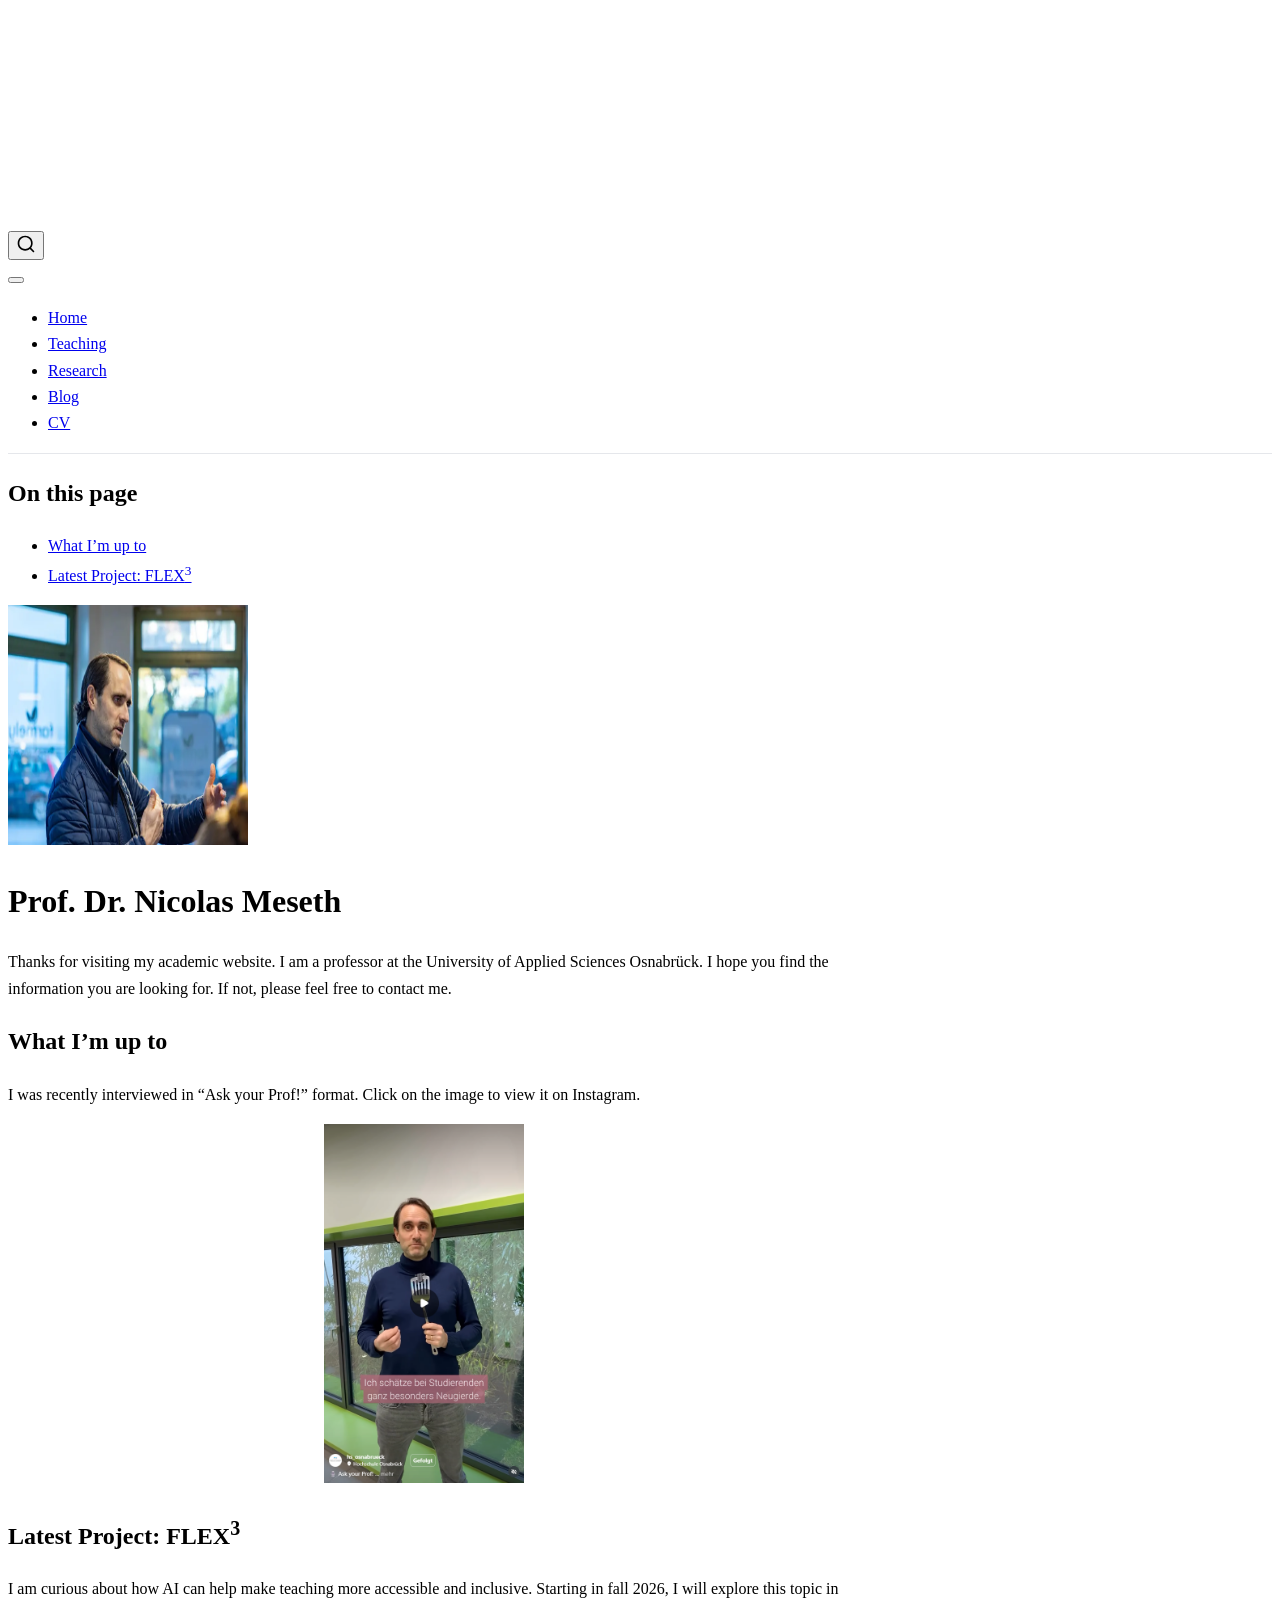
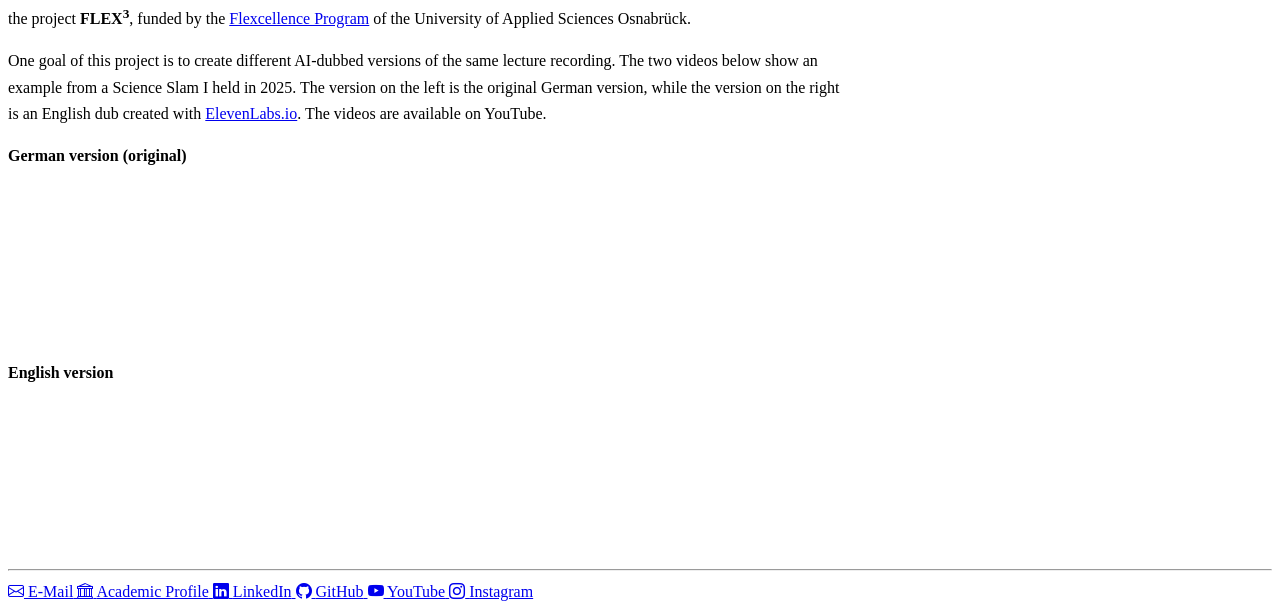
==== index.html @ 8b43e30a "Built site for gh-pages" ====
<!DOCTYPE html>
<html xmlns="http://www.w3.org/1999/xhtml" lang="en" xml:lang="en"><head>

<meta charset="utf-8">
<meta name="generator" content="quarto-1.10.3">

<meta name="viewport" content="width=device-width, initial-scale=1.0, user-scalable=yes">


<title>Prof.&nbsp;Dr.&nbsp;Nicolas Meseth</title>
<style>
/* Default styles provided by pandoc.
** See https://pandoc.org/MANUAL.html#variables-for-html for config info.
*/
code{white-space: pre-wrap;}
span.smallcaps{font-variant: small-caps;}
div.columns{display: flex; gap: min(4vw, 1.5em);}
div.column{flex: auto; overflow-x: auto;}
div.hanging-indent{margin-left: 1.5em; text-indent: -1.5em;}
ul.task-list{list-style: none;}
ul.task-list li input[type="checkbox"] {
  width: 0.8em;
  margin: 0 0.8em 0.2em -1em; /* quarto-specific, see https://github.com/quarto-dev/quarto-cli/issues/4556 */ 
  vertical-align: middle;
}
</style>


<script src="site_libs/quarto-nav/quarto-nav.js"></script>
<script src="site_libs/quarto-nav/headroom.min.js"></script>
<script src="site_libs/clipboard/clipboard.min.js"></script>
<script src="site_libs/quarto-search/autocomplete.umd.js"></script>
<script src="site_libs/quarto-search/fuse.min.js"></script>
<script src="site_libs/quarto-search/quarto-search.js"></script>
<meta name="quarto:offset" content="./">
<link href="./images/favicon.svg" rel="icon" type="image/svg+xml">
<script src="site_libs/quarto-html/quarto.js" type="module"></script>
<script src="site_libs/quarto-html/tabsets/tabsets.js" type="module"></script>
<script src="site_libs/quarto-html/popper.min.js"></script>
<script src="site_libs/quarto-html/tippy.umd.min.js"></script>
<link href="site_libs/quarto-html/tippy.css" rel="stylesheet">
<link href="site_libs/quarto-html/quarto-syntax-highlighting-e44360b8a8db1e130c7792fece1c8032.css" rel="stylesheet" id="quarto-text-highlighting-styles">
<script src="site_libs/bootstrap/bootstrap.min.js"></script>
<link href="site_libs/bootstrap/bootstrap-icons.css" rel="stylesheet">
<link href="site_libs/bootstrap/bootstrap-a0f9fd0d421825b736dc1bbcbcba2219.min.css" rel="stylesheet" append-hash="true" id="quarto-bootstrap" data-mode="light">
<script id="quarto-search-options" type="application/json">{
  "location": "navbar",
  "copy-button": false,
  "collapse-after": 3,
  "panel-placement": "end",
  "type": "overlay",
  "limit": 50,
  "keyboard-shortcut": [
    "f",
    "/",
    "s"
  ],
  "show-item-context": false,
  "language": {
    "search-no-results-text": "No results",
    "search-matching-documents-text": "matching documents",
    "search-copy-link-title": "Copy link to search",
    "search-hide-matches-text": "Hide additional matches",
    "search-more-match-text": "more match in this document",
    "search-more-matches-text": "more matches in this document",
    "search-clear-button-title": "Clear",
    "search-text-placeholder": "",
    "search-detached-cancel-button-title": "Cancel",
    "search-submit-button-title": "Submit",
    "search-label": "Search"
  }
}</script>
<script data-goatcounter="https://nmeseth.goatcounter.com/count" async="" src="//gc.zgo.at/count.js"></script>
<link rel="icon" type="image/png" sizes="32x32" href="./images/favicon-32.png">
<link rel="apple-touch-icon" sizes="180x180" href="./images/apple-touch-icon.png">


<link rel="stylesheet" href="styles.css">
</head>

<body class="nav-fixed quarto-light">

<div id="quarto-search-results"></div>
  <header id="quarto-header" class="headroom fixed-top">
    <nav class="navbar navbar-expand-lg " data-bs-theme="dark">
      <div class="navbar-container container-fluid">
            <div id="quarto-search" class="" title="Search"></div>
          <button class="navbar-toggler" type="button" data-bs-toggle="collapse" data-bs-target="#navbarCollapse" aria-controls="navbarCollapse" role="menu" aria-expanded="false" aria-label="Toggle navigation" onclick="if (window.quartoToggleHeadroom) { window.quartoToggleHeadroom(); }">
  <span class="navbar-toggler-icon"></span>
</button>
          <div class="collapse navbar-collapse" id="navbarCollapse">
            <ul class="navbar-nav navbar-nav-scroll me-auto">
  <li class="nav-item">
    <a class="nav-link active" href="./index.html" aria-current="page"> 
<span class="menu-text">Home</span></a>
  </li>  
  <li class="nav-item">
    <a class="nav-link" href="./teaching.html"> 
<span class="menu-text">Teaching</span></a>
  </li>  
  <li class="nav-item">
    <a class="nav-link" href="./research.html"> 
<span class="menu-text">Research</span></a>
  </li>  
  <li class="nav-item">
    <a class="nav-link" href="./blog.html"> 
<span class="menu-text">Blog</span></a>
  </li>  
  <li class="nav-item">
    <a class="nav-link" href="./cv.html"> 
<span class="menu-text">CV</span></a>
  </li>  
</ul>
          </div> <!-- /navcollapse -->
            <div class="quarto-navbar-tools">
</div>
      </div> <!-- /container-fluid -->
    </nav>
</header>
<!-- content -->
<div id="quarto-content" class="quarto-container page-columns page-rows-contents page-layout-article page-navbar">
<!-- sidebar -->
<!-- margin-sidebar -->
    <div id="quarto-margin-sidebar" class="sidebar margin-sidebar">
        <nav id="TOC" role="doc-toc" class="toc-active">
    <h2 id="toc-title">On this page</h2>
  <ul>
  <li><a href="#what-im-up-to" id="toc-what-im-up-to" class="nav-link active" data-scroll-target="#what-im-up-to">What I’m up to</a></li>
  <li><a href="#latest-project-flex3" id="toc-latest-project-flex3" class="nav-link" data-scroll-target="#latest-project-flex3">Latest Project: FLEX<sup>3</sup></a></li>
  </ul>
</nav>
    </div>
<!-- main -->
<div class="quarto-about-jolla">
  <img src="images/nicolas_meseth.webp" class="about-image
  round " style="height: 15em; width: 15em;">
 <header id="title-block-header" class="quarto-title-block default">
<div class="quarto-title">
<h1 class="title">Prof.&nbsp;Dr.&nbsp;Nicolas Meseth</h1>
</div>
<div class="quarto-title-meta">
  </div>
</header><main class="content" id="quarto-document-content">

<p>Thanks for visiting my academic website. I am a professor at the University of Applied Sciences Osnabrück. I hope you find the information you are looking for. If not, please feel free to contact me.</p>
<section id="what-im-up-to" class="level2">
<h2 data-anchor-id="what-im-up-to">What I’m up to</h2>
<p>I was recently interviewed in “Ask your Prof!” format. Click on the image to view it on Instagram.</p>
<div style="text-align: center;">
<p><a href="https://www.instagram.com/reel/DVV_PWXDSuG/"><img src="images/nicolas_ask_your_prof.png" class="img-fluid" width="200"></a></p>
</div>
</section>
<section id="latest-project-flex3" class="level2">
<h2 data-anchor-id="latest-project-flex3">Latest Project: FLEX<sup>3</sup></h2>
<p>I am curious about how AI can help make teaching more accessible and inclusive. Starting in fall 2026, I will explore this topic in the project <strong>FLEX<sup>3</sup></strong>, funded by the <a href="https://www.hs-osnabrueck.de/texas/teilprojekte/flexcellence/">Flexcellence Program</a> of the University of Applied Sciences Osnabrück.</p>
<p>One goal of this project is to create different AI-dubbed versions of the same lecture recording. The two videos below show an example from a Science Slam I held in 2025. The version on the left is the original German version, while the version on the right is an English dub created with <a href="http://elevenlabs.io/">ElevenLabs.io</a>. The videos are available on YouTube.</p>
<div class="grid">
<div class="g-col-12 g-col-lg-6">
<p><strong>German version (original)</strong></p>
<div class="quarto-video ratio ratio-16x9"><iframe data-external="1" src="https://www.youtube.com/embed/lqFtqrcBd2E" title="" frameborder="0" allow="accelerometer; autoplay; clipboard-write; encrypted-media; gyroscope; picture-in-picture" allowfullscreen=""></iframe></div>
</div>
<div class="g-col-12 g-col-lg-6">
<p><strong>English version</strong></p>
<div class="quarto-video ratio ratio-16x9"><iframe data-external="1" src="https://www.youtube.com/embed/aT6ozmsFWLQ" title="" frameborder="0" allow="accelerometer; autoplay; clipboard-write; encrypted-media; gyroscope; picture-in-picture" allowfullscreen=""></iframe></div>
</div>
</div>


</section>
</main> 
  <hr class="about-sep">
   <div class="about-links">
  <a href="mailto:n.meseth@hs-osnabrueck.de" class="about-link" rel="" target="">
    <i class="bi bi-envelope"></i>
     <span class="about-link-text">E-Mail</span>
  </a>
  <a href="https://www.hs-osnabrueck.de/prof-dr-nicolas-meseth/" class="about-link" rel="" target="">
    <i class="bi bi-bank"></i>
     <span class="about-link-text">Academic Profile</span>
  </a>
  <a href="https://www.linkedin.com/in/nicolasmeseth/" class="about-link" rel="" target="">
    <i class="bi bi-linkedin"></i>
     <span class="about-link-text">LinkedIn</span>
  </a>
  <a href="https://github.com/winf-hsos" class="about-link" rel="" target="">
    <i class="bi bi-github"></i>
     <span class="about-link-text">GitHub</span>
  </a>
  <a href="https://www.youtube.com/@nicolasmeseth" class="about-link" rel="" target="">
    <i class="bi bi-youtube"></i>
     <span class="about-link-text">YouTube</span>
  </a>
  <a href="https://www.instagram.com/nmeseth/" class="about-link" rel="" target="">
    <i class="bi bi-instagram"></i>
     <span class="about-link-text">Instagram</span>
  </a>
</div>
</div>
 <!-- /main -->
<script id="quarto-html-after-body" type="application/javascript">
  window.document.addEventListener("DOMContentLoaded", function (event) {
    const isCodeAnnotation = (el) => {
      for (const clz of el.classList) {
        if (clz.startsWith('code-annotation-')) {                     
          return true;
        }
      }
      return false;
    }
    const onCopySuccess = function(e) {
      // button target
      const button = e.trigger;
      // don't keep focus
      button.blur();
      // flash "checked"
      button.classList.add('code-copy-button-checked');
      var currentTitle = button.getAttribute("title");
      button.setAttribute("title", "Copied!");
      let tooltip;
      if (window.bootstrap) {
        button.setAttribute("data-bs-toggle", "tooltip");
        button.setAttribute("data-bs-placement", "left");
        button.setAttribute("data-bs-title", "Copied!");
        tooltip = new bootstrap.Tooltip(button, 
          { trigger: "manual", 
            customClass: "code-copy-button-tooltip",
            offset: [0, -8]});
        tooltip.show();    
      }
      setTimeout(function() {
        if (tooltip) {
          tooltip.hide();
          button.removeAttribute("data-bs-title");
          button.removeAttribute("data-bs-toggle");
          button.removeAttribute("data-bs-placement");
        }
        button.setAttribute("title", currentTitle);
        button.classList.remove('code-copy-button-checked');
      }, 1000);
      // clear code selection
      e.clearSelection();
    }
    const getTextToCopy = function(trigger) {
      const outerScaffold = trigger.parentElement.cloneNode(true);
      const codeEl = outerScaffold.querySelector('code');
      for (const childEl of codeEl.children) {
        if (isCodeAnnotation(childEl)) {
          childEl.remove();
        }
      }
      return codeEl.innerText;
    }
    const clipboard = new window.ClipboardJS('.code-copy-button:not([data-in-quarto-modal])', {
      text: getTextToCopy
    });
    clipboard.on('success', onCopySuccess);
    if (window.document.getElementById('quarto-embedded-source-code-modal')) {
      const clipboardModal = new window.ClipboardJS('.code-copy-button[data-in-quarto-modal]', {
        text: getTextToCopy,
        container: window.document.getElementById('quarto-embedded-source-code-modal')
      });
      clipboardModal.on('success', onCopySuccess);
    }
      var localhostRegex = new RegExp(/^(?:http|https):\/\/localhost\:?[0-9]*\//);
      var mailtoRegex = new RegExp(/^mailto:/);
        var filterRegex = new RegExp("https:\/\/nicolasmeseth\.de");
      var isInternal = (href) => {
          return filterRegex.test(href) || localhostRegex.test(href) || mailtoRegex.test(href);
      }
      // Inspect non-navigation links and adorn them if external
     var links = window.document.querySelectorAll('a[href]:not(.nav-link):not(.navbar-brand):not(.toc-action):not(.sidebar-link):not(.sidebar-item-toggle):not(.pagination-link):not(.no-external):not([aria-hidden]):not(.dropdown-item):not(.quarto-navigation-tool):not(.about-link)');
      for (var i=0; i<links.length; i++) {
        const link = links[i];
        if (!isInternal(link.href)) {
          // undo the damage that might have been done by quarto-nav.js in the case of
          // links that we want to consider external
          if (link.dataset.originalHref !== undefined) {
            link.href = link.dataset.originalHref;
          }
        }
      }
    function tippyHover(el, contentFn, onTriggerFn, onUntriggerFn) {
      const config = {
        allowHTML: true,
        maxWidth: 500,
        delay: 100,
        arrow: false,
        appendTo: function(el) {
            return el.parentElement;
        },
        interactive: true,
        interactiveBorder: 10,
        theme: 'quarto',
        placement: 'bottom-start',
      };
      if (contentFn) {
        config.content = contentFn;
      }
      if (onTriggerFn) {
        config.onTrigger = onTriggerFn;
      }
      if (onUntriggerFn) {
        config.onUntrigger = onUntriggerFn;
      }
      window.tippy(el, config); 
    }
    const noterefs = window.document.querySelectorAll('a[role="doc-noteref"]');
    for (var i=0; i<noterefs.length; i++) {
      const ref = noterefs[i];
      tippyHover(ref, function() {
        // use id or data attribute instead here
        let href = ref.getAttribute('data-footnote-href') || ref.getAttribute('href');
        try { href = new URL(href).hash; } catch {}
        const id = href.replace(/^#\/?/, "");
        const note = window.document.getElementById(id);
        if (note) {
          return note.innerHTML;
        } else {
          return "";
        }
      });
    }
    const xrefs = window.document.querySelectorAll('a.quarto-xref');
    const processXRef = (id, note) => {
      // Strip column container classes
      const stripColumnClz = (el) => {
        el.classList.remove("page-full", "page-columns");
        if (el.children) {
          for (const child of el.children) {
            stripColumnClz(child);
          }
        }
      }
      stripColumnClz(note)
      if (id === null || id.startsWith('sec-')) {
        // Special case sections, only their first couple elements
        const container = document.createElement("div");
        if (note.children && note.children.length > 2) {
          container.appendChild(note.children[0].cloneNode(true));
          for (let i = 1; i < note.children.length; i++) {
            const child = note.children[i];
            if (child.tagName === "P" && child.innerText === "") {
              continue;
            } else {
              container.appendChild(child.cloneNode(true));
              break;
            }
          }
          if (window.Quarto?.typesetMath) {
            window.Quarto.typesetMath(container);
          }
          return container.innerHTML
        } else {
          if (window.Quarto?.typesetMath) {
            window.Quarto.typesetMath(note);
          }
          return note.innerHTML;
        }
      } else {
        // Remove any anchor links if they are present
        const anchorLink = note.querySelector('a.anchorjs-link');
        if (anchorLink) {
          anchorLink.remove();
        }
        if (window.Quarto?.typesetMath) {
          window.Quarto.typesetMath(note);
        }
        if (note.classList.contains("callout")) {
          return note.outerHTML;
        } else {
          return note.innerHTML;
        }
      }
    }
    for (var i=0; i<xrefs.length; i++) {
      const xref = xrefs[i];
      tippyHover(xref, undefined, function(instance) {
        instance.disable();
        let url = xref.getAttribute('href');
        let hash = undefined; 
        if (url.startsWith('#')) {
          hash = url;
        } else {
          try { hash = new URL(url).hash; } catch {}
        }
        if (hash) {
          const id = hash.replace(/^#\/?/, "");
          const note = window.document.getElementById(id);
          if (note !== null) {
            try {
              const html = processXRef(id, note.cloneNode(true));
              instance.setContent(html);
            } finally {
              instance.enable();
              instance.show();
            }
          } else {
            // See if we can fetch this
            fetch(url.split('#')[0])
            .then(res => res.text())
            .then(html => {
              const parser = new DOMParser();
              const htmlDoc = parser.parseFromString(html, "text/html");
              const note = htmlDoc.getElementById(id);
              if (note !== null) {
                const html = processXRef(id, note);
                instance.setContent(html);
              } 
            }).finally(() => {
              instance.enable();
              instance.show();
            });
          }
        } else {
          // See if we can fetch a full url (with no hash to target)
          // This is a special case and we should probably do some content thinning / targeting
          fetch(url)
          .then(res => res.text())
          .then(html => {
            const parser = new DOMParser();
            const htmlDoc = parser.parseFromString(html, "text/html");
            const note = htmlDoc.querySelector('main.content');
            if (note !== null) {
              // This should only happen for chapter cross references
              // (since there is no id in the URL)
              // remove the first header
              if (note.children.length > 0 && note.children[0].tagName === "HEADER") {
                note.children[0].remove();
              }
              const html = processXRef(null, note);
              instance.setContent(html);
            } 
          }).finally(() => {
            instance.enable();
            instance.show();
          });
        }
      }, function(instance) {
      });
    }
        let selectedAnnoteEl;
        const selectorForAnnotation = ( cell, annotation) => {
          let cellAttr = 'data-code-cell="' + cell + '"';
          let lineAttr = 'data-code-annotation="' +  annotation + '"';
          const selector = 'span[' + cellAttr + '][' + lineAttr + ']';
          return selector;
        }
        const selectCodeLines = (annoteEl) => {
          const doc = window.document;
          const targetCell = annoteEl.getAttribute("data-target-cell");
          const targetAnnotation = annoteEl.getAttribute("data-target-annotation");
          const annoteSpan = window.document.querySelector(selectorForAnnotation(targetCell, targetAnnotation));
          const lines = annoteSpan.getAttribute("data-code-lines").split(",");
          const lineIds = lines.map((line) => {
            return targetCell + "-" + line;
          })
          let top = null;
          let height = null;
          let parent = null;
          if (lineIds.length > 0) {
              //compute the position of the single el (top and bottom and make a div)
              const el = window.document.getElementById(lineIds[0]);
              top = el.offsetTop;
              height = el.offsetHeight;
              parent = el.parentElement.parentElement;
            if (lineIds.length > 1) {
              const lastEl = window.document.getElementById(lineIds[lineIds.length - 1]);
              const bottom = lastEl.offsetTop + lastEl.offsetHeight;
              height = bottom - top;
            }
            if (top !== null && height !== null && parent !== null) {
              // cook up a div (if necessary) and position it 
              let div = window.document.getElementById("code-annotation-line-highlight");
              if (div === null) {
                div = window.document.createElement("div");
                div.setAttribute("id", "code-annotation-line-highlight");
                div.style.position = 'absolute';
                parent.appendChild(div);
              }
              div.style.top = top - 2 + "px";
              div.style.height = height + 4 + "px";
              div.style.left = 0;
              let gutterDiv = window.document.getElementById("code-annotation-line-highlight-gutter");
              if (gutterDiv === null) {
                gutterDiv = window.document.createElement("div");
                gutterDiv.setAttribute("id", "code-annotation-line-highlight-gutter");
                gutterDiv.style.position = 'absolute';
                const codeCell = window.document.getElementById(targetCell);
                const gutter = codeCell.querySelector('.code-annotation-gutter');
                gutter.appendChild(gutterDiv);
              }
              gutterDiv.style.top = top - 2 + "px";
              gutterDiv.style.height = height + 4 + "px";
            }
            selectedAnnoteEl = annoteEl;
          }
        };
        const unselectCodeLines = () => {
          const elementsIds = ["code-annotation-line-highlight", "code-annotation-line-highlight-gutter"];
          elementsIds.forEach((elId) => {
            const div = window.document.getElementById(elId);
            if (div) {
              div.remove();
            }
          });
          selectedAnnoteEl = undefined;
        };
          // Handle positioning of the toggle
      window.addEventListener(
        "resize",
        throttle(() => {
          elRect = undefined;
          if (selectedAnnoteEl) {
            selectCodeLines(selectedAnnoteEl);
          }
        }, 10)
      );
      function throttle(fn, ms) {
      let throttle = false;
      let timer;
        return (...args) => {
          if(!throttle) { // first call gets through
              fn.apply(this, args);
              throttle = true;
          } else { // all the others get throttled
              if(timer) clearTimeout(timer); // cancel #2
              timer = setTimeout(() => {
                fn.apply(this, args);
                timer = throttle = false;
              }, ms);
          }
        };
      }
        // Attach click handler to the DT
        const annoteDls = window.document.querySelectorAll('dt[data-target-cell]');
        for (const annoteDlNode of annoteDls) {
          annoteDlNode.addEventListener('click', (event) => {
            const clickedEl = event.target;
            if (clickedEl !== selectedAnnoteEl) {
              unselectCodeLines();
              const activeEl = window.document.querySelector('dt[data-target-cell].code-annotation-active');
              if (activeEl) {
                activeEl.classList.remove('code-annotation-active');
              }
              selectCodeLines(clickedEl);
              clickedEl.classList.add('code-annotation-active');
            } else {
              // Unselect the line
              unselectCodeLines();
              clickedEl.classList.remove('code-annotation-active');
            }
          });
        }
    const findCites = (el) => {
      const parentEl = el.parentElement;
      if (parentEl) {
        const cites = parentEl.dataset.cites;
        if (cites) {
          return {
            el,
            cites: cites.split(' ')
          };
        } else {
          return findCites(el.parentElement)
        }
      } else {
        return undefined;
      }
    };
    var bibliorefs = window.document.querySelectorAll('a[role="doc-biblioref"]');
    for (var i=0; i<bibliorefs.length; i++) {
      const ref = bibliorefs[i];
      const citeInfo = findCites(ref);
      if (citeInfo) {
        tippyHover(citeInfo.el, function() {
          var popup = window.document.createElement('div');
          citeInfo.cites.forEach(function(cite) {
            var citeDiv = window.document.createElement('div');
            citeDiv.classList.add('hanging-indent');
            citeDiv.classList.add('csl-entry');
            var biblioDiv = window.document.getElementById('ref-' + cite);
            if (biblioDiv) {
              citeDiv.innerHTML = biblioDiv.innerHTML;
            }
            popup.appendChild(citeDiv);
          });
          return popup.innerHTML;
        });
      }
    }
  });
  </script>
</div> <!-- /content -->




</body></html>
---- site_libs/quarto-html/tippy.css ----
.tippy-box[data-animation=fade][data-state=hidden]{opacity:0}[data-tippy-root]{max-width:calc(100vw - 10px)}.tippy-box{position:relative;background-color:#333;color:#fff;border-radius:4px;font-size:14px;line-height:1.4;white-space:normal;outline:0;transition-property:transform,visibility,opacity}.tippy-box[data-placement^=top]>.tippy-arrow{bottom:0}.tippy-box[data-placement^=top]>.tippy-arrow:before{bottom:-7px;left:0;border-width:8px 8px 0;border-top-color:initial;transform-origin:center top}.tippy-box[data-placement^=bottom]>.tippy-arrow{top:0}.tippy-box[data-placement^=bottom]>.tippy-arrow:before{top:-7px;left:0;border-width:0 8px 8px;border-bottom-color:initial;transform-origin:center bottom}.tippy-box[data-placement^=left]>.tippy-arrow{right:0}.tippy-box[data-placement^=left]>.tippy-arrow:before{border-width:8px 0 8px 8px;border-left-color:initial;right:-7px;transform-origin:center left}.tippy-box[data-placement^=right]>.tippy-arrow{left:0}.tippy-box[data-placement^=right]>.tippy-arrow:before{left:-7px;border-width:8px 8px 8px 0;border-right-color:initial;transform-origin:center right}.tippy-box[data-inertia][data-state=visible]{transition-timing-function:cubic-bezier(.54,1.5,.38,1.11)}.tippy-arrow{width:16px;height:16px;color:#333}.tippy-arrow:before{content:"";position:absolute;border-color:transparent;border-style:solid}.tippy-content{position:relative;padding:5px 9px;z-index:1}
---- site_libs/quarto-html/quarto-syntax-highlighting-e44360b8a8db1e130c7792fece1c8032.css ----
/* quarto syntax highlight colors */
:root {
  --quarto-hl-ot-color: #003B4F;
  --quarto-hl-at-color: #657422;
  --quarto-hl-ss-color: #20794D;
  --quarto-hl-an-color: #5E5E5E;
  --quarto-hl-fu-color: #4758AB;
  --quarto-hl-st-color: #20794D;
  --quarto-hl-cf-color: #003B4F;
  --quarto-hl-op-color: #5E5E5E;
  --quarto-hl-er-color: #AD0000;
  --quarto-hl-bn-color: #AD0000;
  --quarto-hl-al-color: #AD0000;
  --quarto-hl-va-color: #111111;
  --quarto-hl-bu-color: inherit;
  --quarto-hl-ex-color: inherit;
  --quarto-hl-pp-color: #AD0000;
  --quarto-hl-in-color: #5E5E5E;
  --quarto-hl-vs-color: #20794D;
  --quarto-hl-wa-color: #5E5E5E;
  --quarto-hl-do-color: #5E5E5E;
  --quarto-hl-im-color: #00769E;
  --quarto-hl-ch-color: #20794D;
  --quarto-hl-dt-color: #AD0000;
  --quarto-hl-fl-color: #AD0000;
  --quarto-hl-co-color: #5E5E5E;
  --quarto-hl-cv-color: #5E5E5E;
  --quarto-hl-cn-color: #8f5902;
  --quarto-hl-sc-color: #5E5E5E;
  --quarto-hl-dv-color: #AD0000;
  --quarto-hl-kw-color: #003B4F;
}

/* other quarto variables */
:root {
  --quarto-font-monospace: SFMono-Regular, Menlo, Monaco, Consolas, "Liberation Mono", "Courier New", monospace;
}

/* syntax highlight based on Pandoc's rules */
pre > code.sourceCode > span {
  color: #003B4F;
}

code.sourceCode > span {
  color: #003B4F;
}

div.sourceCode,
div.sourceCode pre.sourceCode {
  color: #003B4F;
}

/* Normal */
code span {
  color: #003B4F;
}

/* Alert */
code span.al {
  color: #AD0000;
  font-style: inherit;
}

/* Annotation */
code span.an {
  color: #5E5E5E;
  font-style: inherit;
}

/* Attribute */
code span.at {
  color: #657422;
  font-style: inherit;
}

/* BaseN */
code span.bn {
  color: #AD0000;
  font-style: inherit;
}

/* BuiltIn */
code span.bu {
  font-style: inherit;
}

/* ControlFlow */
code span.cf {
  color: #003B4F;
  font-weight: bold;
  font-style: inherit;
}

/* Char */
code span.ch {
  color: #20794D;
  font-style: inherit;
}

/* Constant */
code span.cn {
  color: #8f5902;
  font-style: inherit;
}

/* Comment */
code span.co {
  color: #5E5E5E;
  font-style: inherit;
}

/* CommentVar */
code span.cv {
  color: #5E5E5E;
  font-style: italic;
}

/* Documentation */
code span.do {
  color: #5E5E5E;
  font-style: italic;
}

/* DataType */
code span.dt {
  color: #AD0000;
  font-style: inherit;
}

/* DecVal */
code span.dv {
  color: #AD0000;
  font-style: inherit;
}

/* Error */
code span.er {
  color: #AD0000;
  font-style: inherit;
}

/* Extension */
code span.ex {
  font-style: inherit;
}

/* Float */
code span.fl {
  color: #AD0000;
  font-style: inherit;
}

/* Function */
code span.fu {
  color: #4758AB;
  font-style: inherit;
}

/* Import */
code span.im {
  color: #00769E;
  font-style: inherit;
}

/* Information */
code span.in {
  color: #5E5E5E;
  font-style: inherit;
}

/* Keyword */
code span.kw {
  color: #003B4F;
  font-weight: bold;
  font-style: inherit;
}

/* Operator */
code span.op {
  color: #5E5E5E;
  font-style: inherit;
}

/* Other */
code span.ot {
  color: #003B4F;
  font-style: inherit;
}

/* Preprocessor */
code span.pp {
  color: #AD0000;
  font-style: inherit;
}

/* SpecialChar */
code span.sc {
  color: #5E5E5E;
  font-style: inherit;
}

/* SpecialString */
code span.ss {
  color: #20794D;
  font-style: inherit;
}

/* String */
code span.st {
  color: #20794D;
  font-style: inherit;
}

/* Variable */
code span.va {
  color: #111111;
  font-style: inherit;
}

/* VerbatimString */
code span.vs {
  color: #20794D;
  font-style: inherit;
}

/* Warning */
code span.wa {
  color: #5E5E5E;
  font-style: italic;
}

.prevent-inlining {
  content: "</";
}

/*# sourceMappingURL=98011243843cbeb9bdcd516575f1652f.css.map */
---- styles.css ----
body {
  line-height: 1.65;
}

h1,
h2,
h3 {
  letter-spacing: 0;
}

.navbar {
  border-bottom: 1px solid #e5e7eb;
}

.quarto-title-banner {
  margin-bottom: 1.5rem;
}

main.content {
  max-width: 52rem;
}
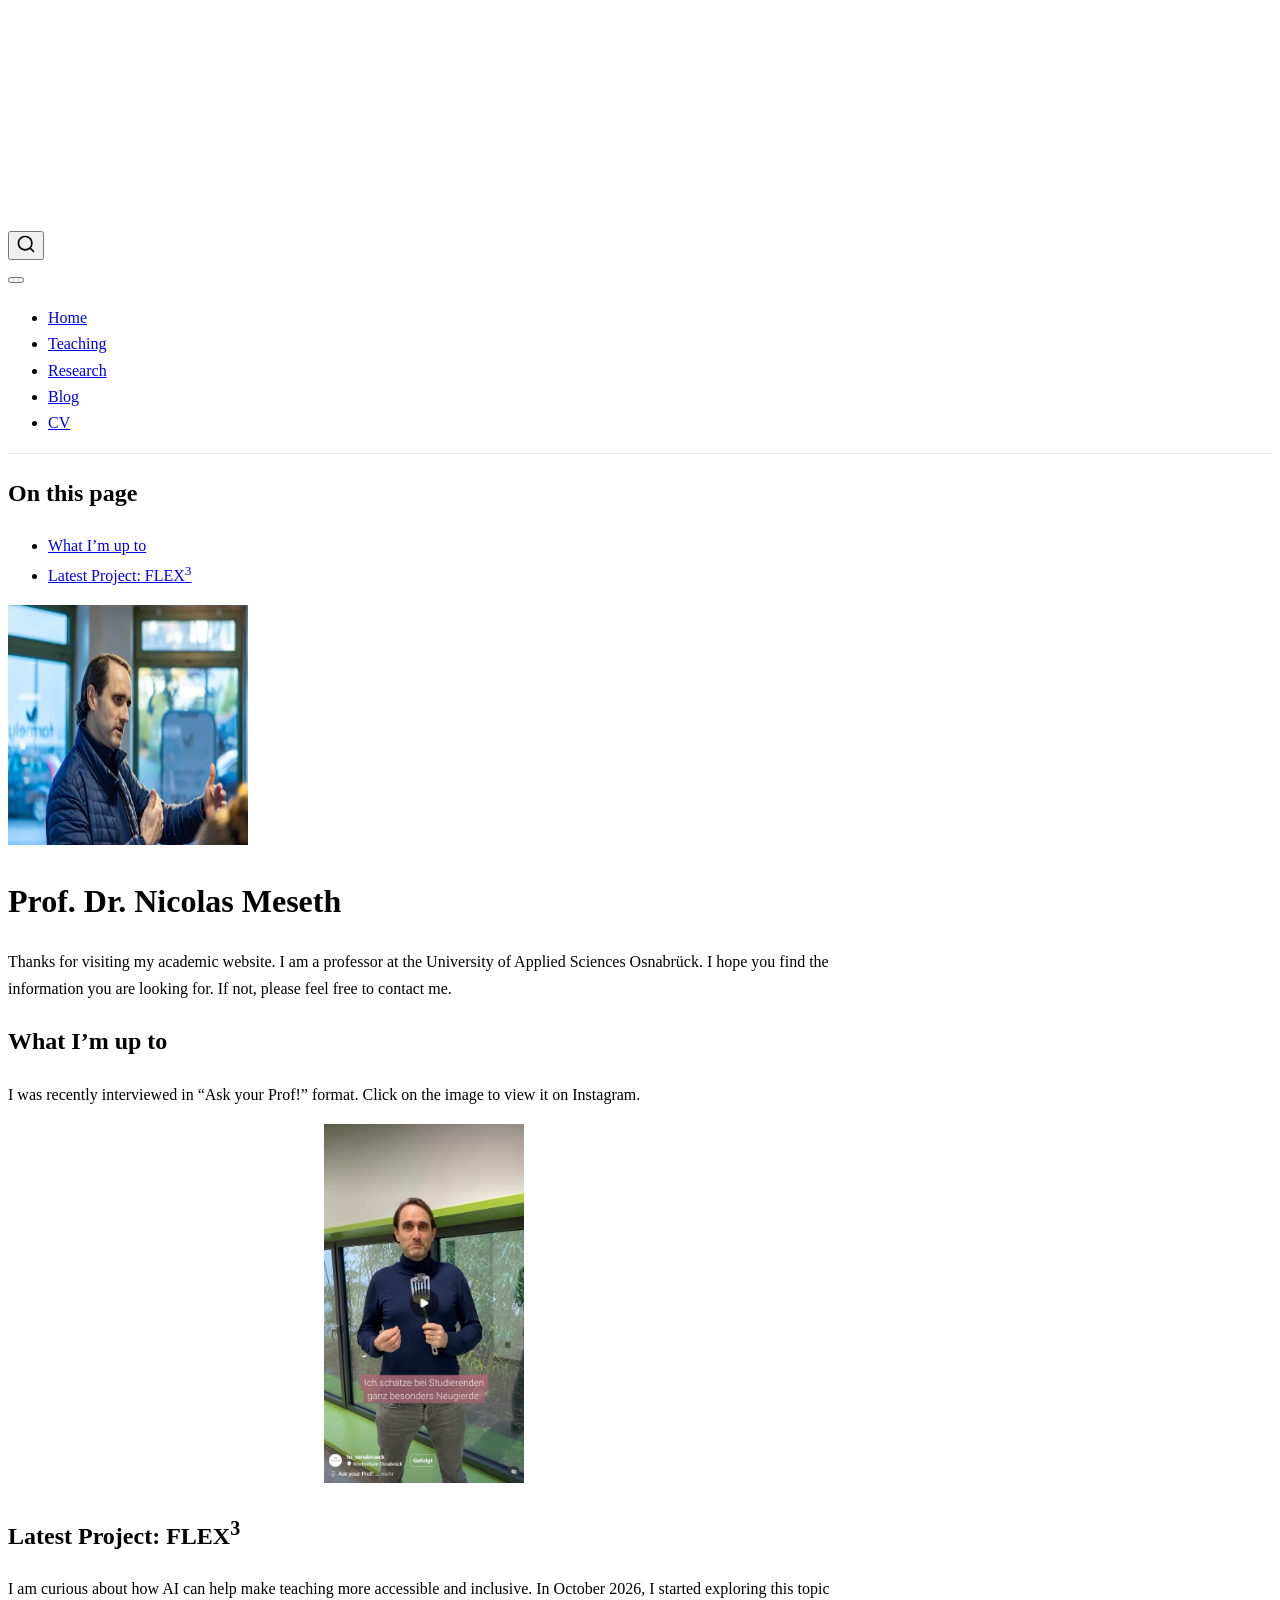
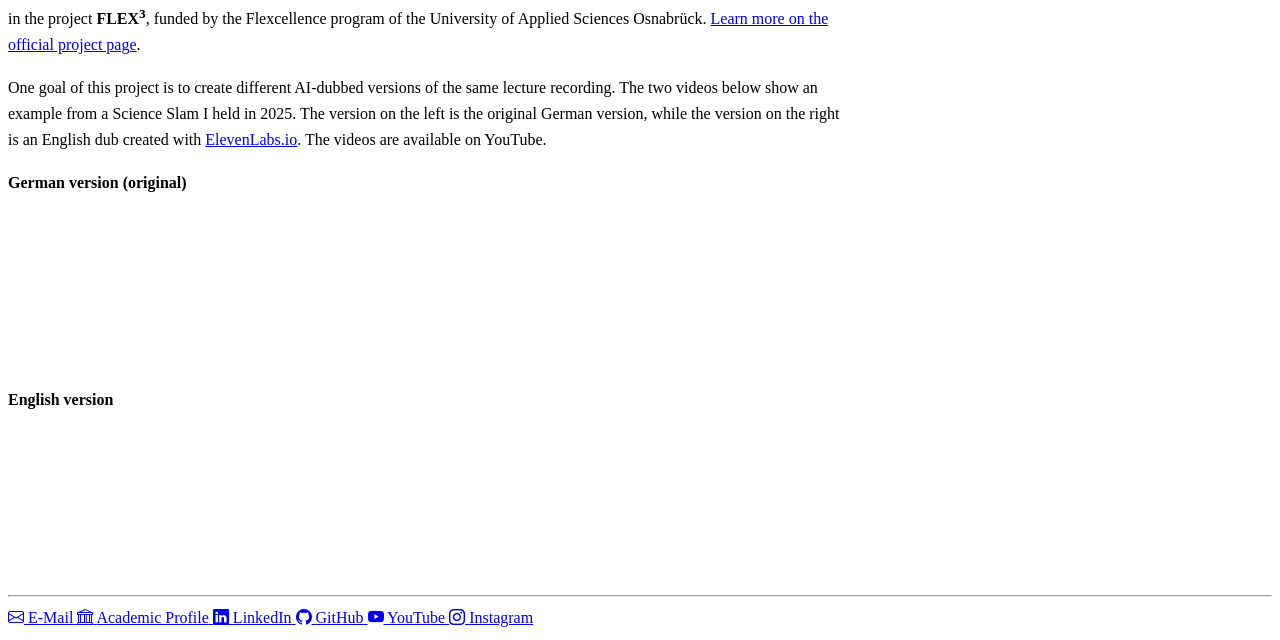
==== commit c53028aa: "Built site for gh-pages" ====
--- a/index.html
+++ b/index.html
@@ -152,7 +152,7 @@
 </section>
 <section id="latest-project-flex3" class="level2">
 <h2 data-anchor-id="latest-project-flex3">Latest Project: FLEX<sup>3</sup></h2>
-<p>I am curious about how AI can help make teaching more accessible and inclusive. Starting in fall 2026, I will explore this topic in the project <strong>FLEX<sup>3</sup></strong>, funded by the <a href="https://www.hs-osnabrueck.de/texas/teilprojekte/flexcellence/">Flexcellence Program</a> of the University of Applied Sciences Osnabrück.</p>
+<p>I am curious about how AI can help make teaching more accessible and inclusive. In October 2026, I started exploring this topic in the project <strong>FLEX<sup>3</sup></strong>, funded by the Flexcellence program of the University of Applied Sciences Osnabrück. <a href="https://www.hs-osnabrueck.de/texas/teilprojekte/flexcellence/">Learn more on the official project page</a>.</p>
 <p>One goal of this project is to create different AI-dubbed versions of the same lecture recording. The two videos below show an example from a Science Slam I held in 2025. The version on the left is the original German version, while the version on the right is an English dub created with <a href="http://elevenlabs.io/">ElevenLabs.io</a>. The videos are available on YouTube.</p>
 <div class="grid">
 <div class="g-col-12 g-col-lg-6">
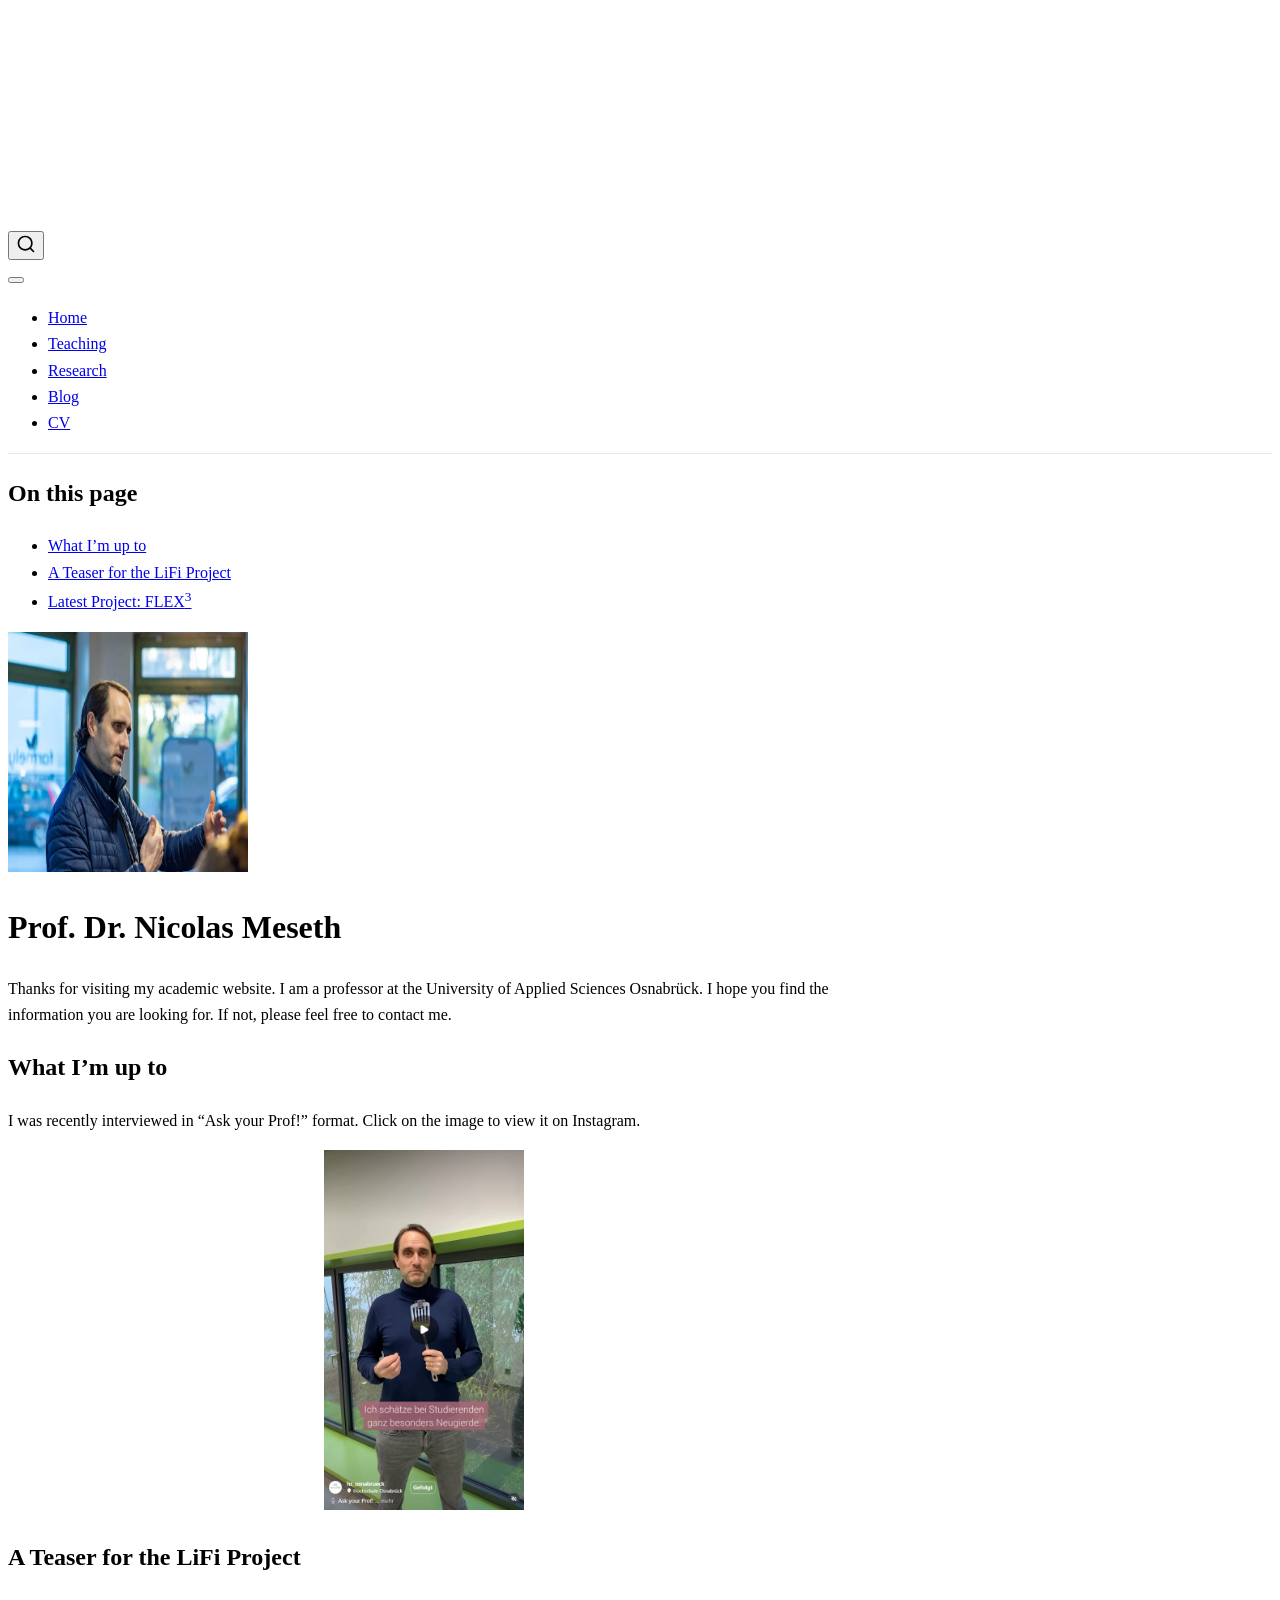
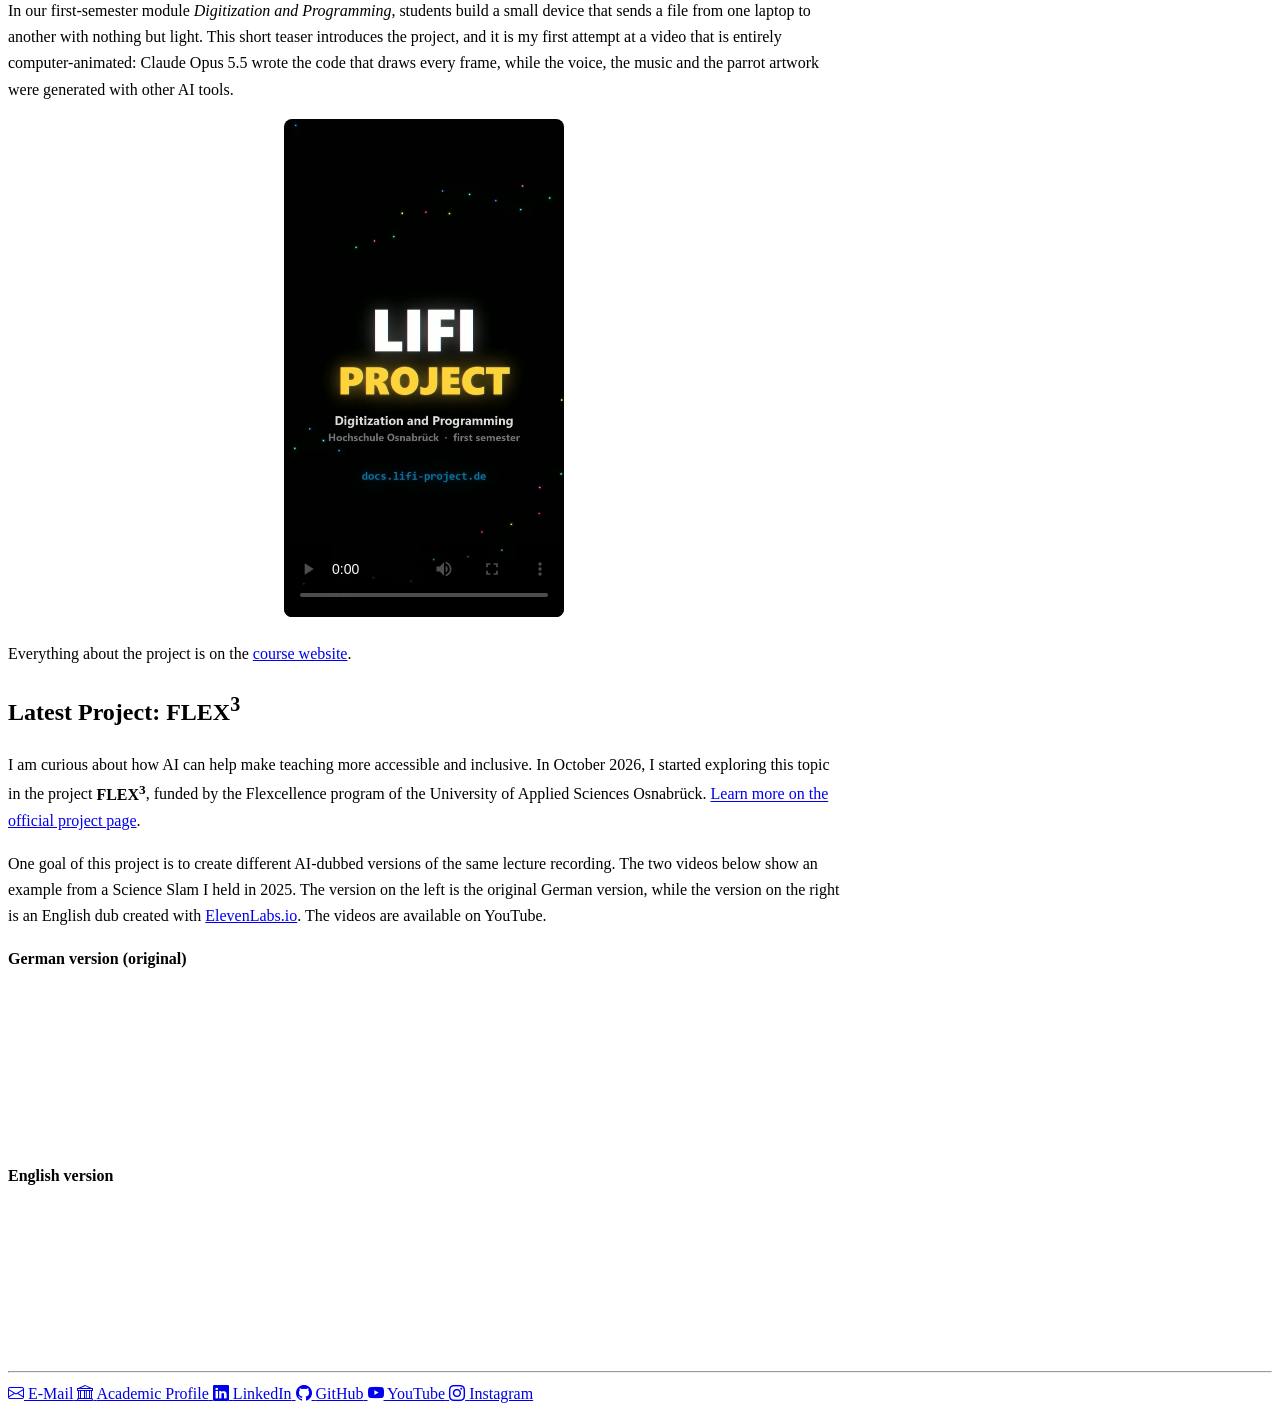
==== commit acd8a489: "Built site for gh-pages" ====
--- a/index.html
+++ b/index.html
@@ -126,6 +126,7 @@
     <h2 id="toc-title">On this page</h2>
   <ul>
   <li><a href="#what-im-up-to" id="toc-what-im-up-to" class="nav-link active" data-scroll-target="#what-im-up-to">What I’m up to</a></li>
+  <li><a href="#a-teaser-for-the-lifi-project" id="toc-a-teaser-for-the-lifi-project" class="nav-link" data-scroll-target="#a-teaser-for-the-lifi-project">A Teaser for the LiFi Project</a></li>
   <li><a href="#latest-project-flex3" id="toc-latest-project-flex3" class="nav-link" data-scroll-target="#latest-project-flex3">Latest Project: FLEX<sup>3</sup></a></li>
   </ul>
 </nav>
@@ -149,6 +150,16 @@
 <div style="text-align: center;">
 <p><a href="https://www.instagram.com/reel/DVV_PWXDSuG/"><img src="images/nicolas_ask_your_prof.png" class="img-fluid" width="200"></a></p>
 </div>
+</section>
+<section id="a-teaser-for-the-lifi-project" class="level2">
+<h2 data-anchor-id="a-teaser-for-the-lifi-project">A Teaser for the LiFi Project</h2>
+<p>In our first-semester module <em>Digitization and Programming</em>, students build a small device that sends a file from one laptop to another with nothing but light. This short teaser introduces the project, and it is my first attempt at a video that is entirely computer-animated: Claude Opus 5.5 wrote the code that draws every frame, while the voice, the music and the parrot artwork were generated with other AI tools.</p>
+<div style="text-align: center;">
+<video controls="" preload="metadata" playsinline="" poster="media/lifi-teaser-poster.jpg" style="width: 280px; max-width: 100%; border-radius: 8px;" aria-label="Teaser video for the LiFi Project, 27 seconds">
+  <source src="media/lifi-teaser.mp4" type="video/mp4">
+</video>
+</div>
+<p>Everything about the project is on the <a href="https://docs.lifi-project.de/">course website</a>.</p>
 </section>
 <section id="latest-project-flex3" class="level2">
 <h2 data-anchor-id="latest-project-flex3">Latest Project: FLEX<sup>3</sup></h2>
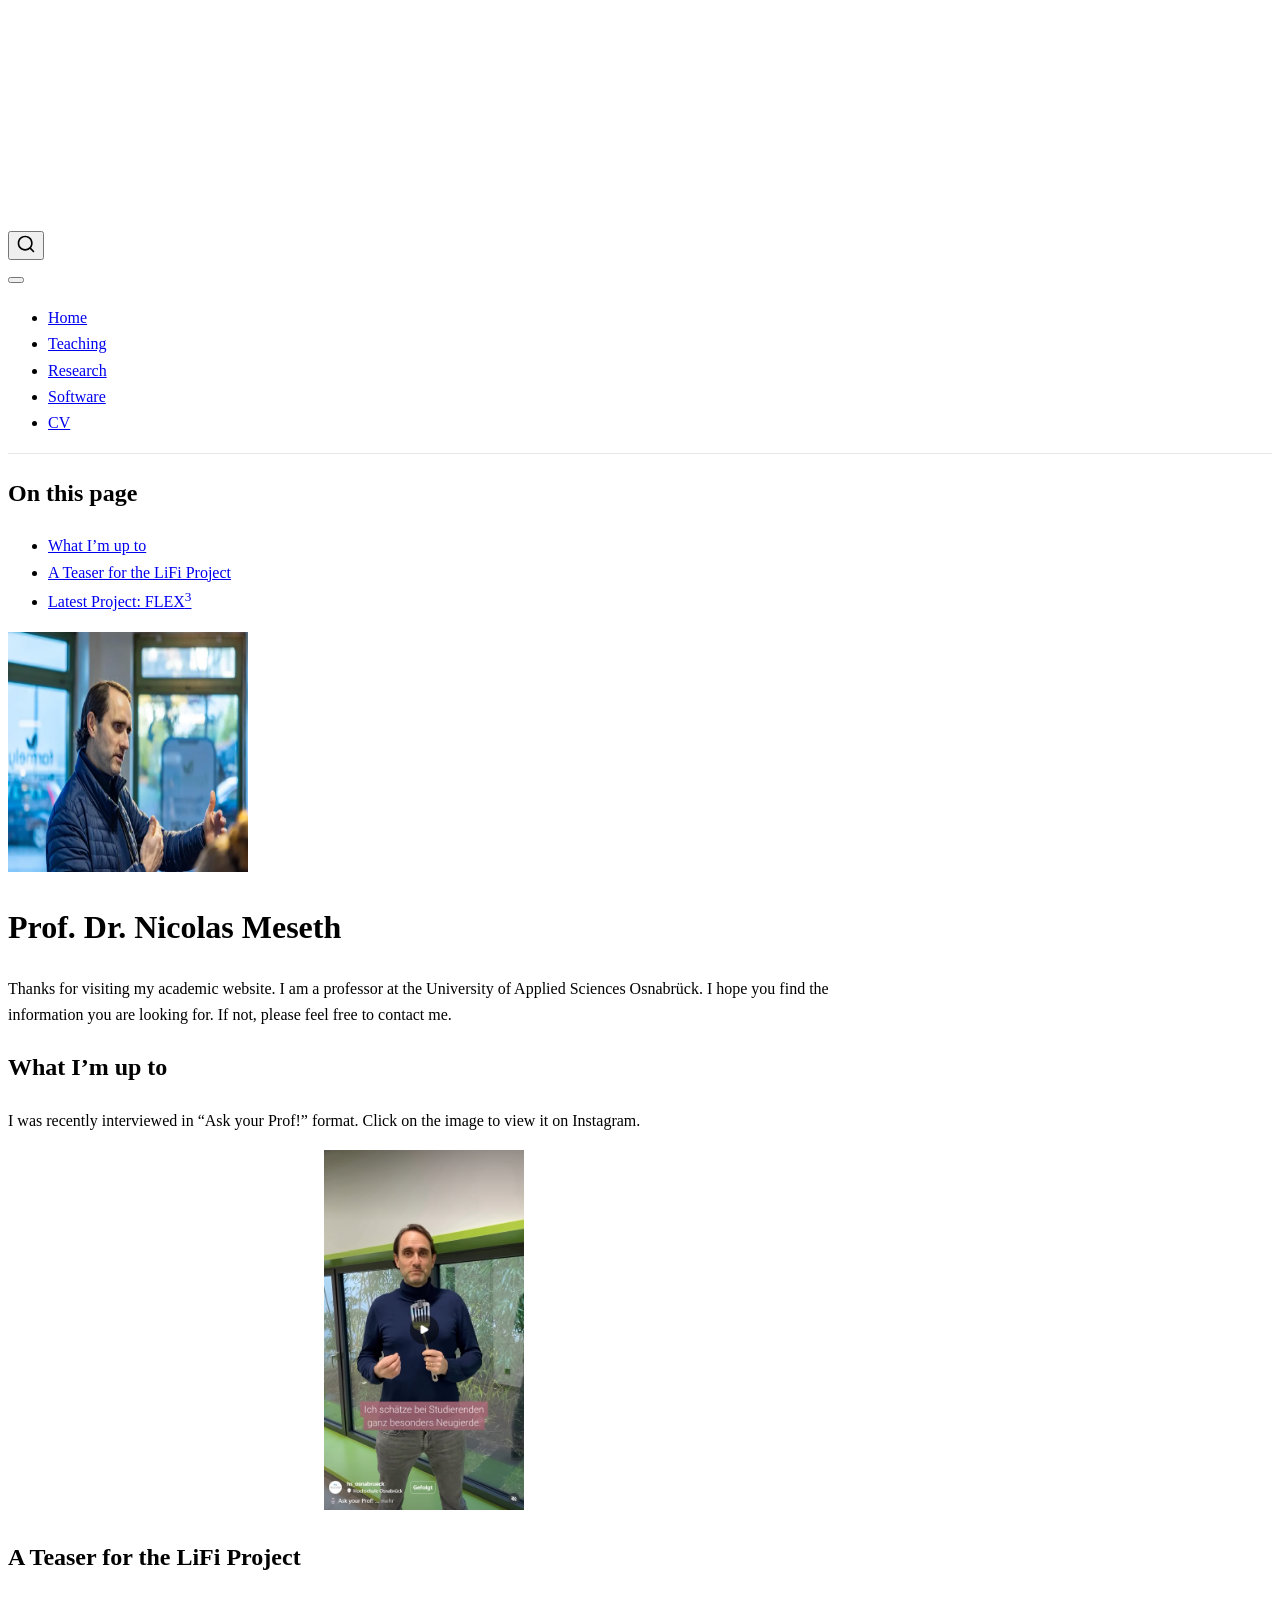
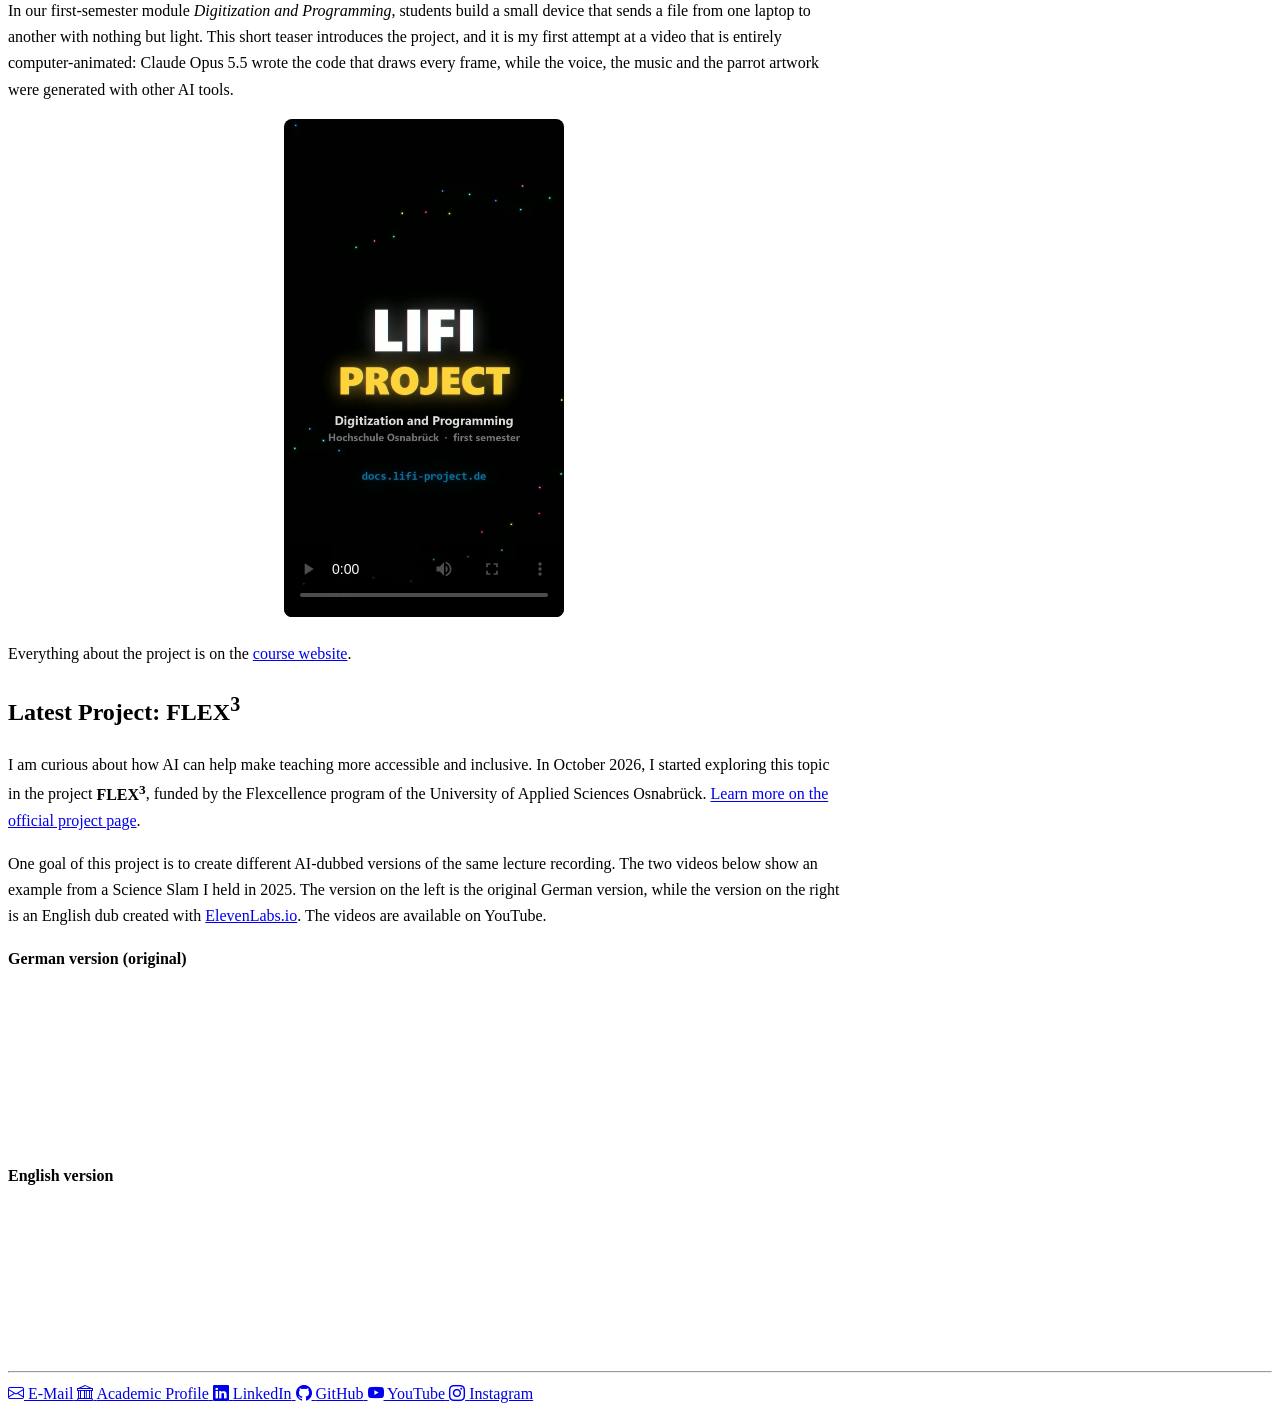
==== commit 2712f506: "Built site for gh-pages" ====
--- a/index.html
+++ b/index.html
@@ -103,8 +103,8 @@
 <span class="menu-text">Research</span></a>
   </li>  
   <li class="nav-item">
-    <a class="nav-link" href="./blog.html"> 
-<span class="menu-text">Blog</span></a>
+    <a class="nav-link" href="./software.html"> 
+<span class="menu-text">Software</span></a>
   </li>  
   <li class="nav-item">
     <a class="nav-link" href="./cv.html"> 
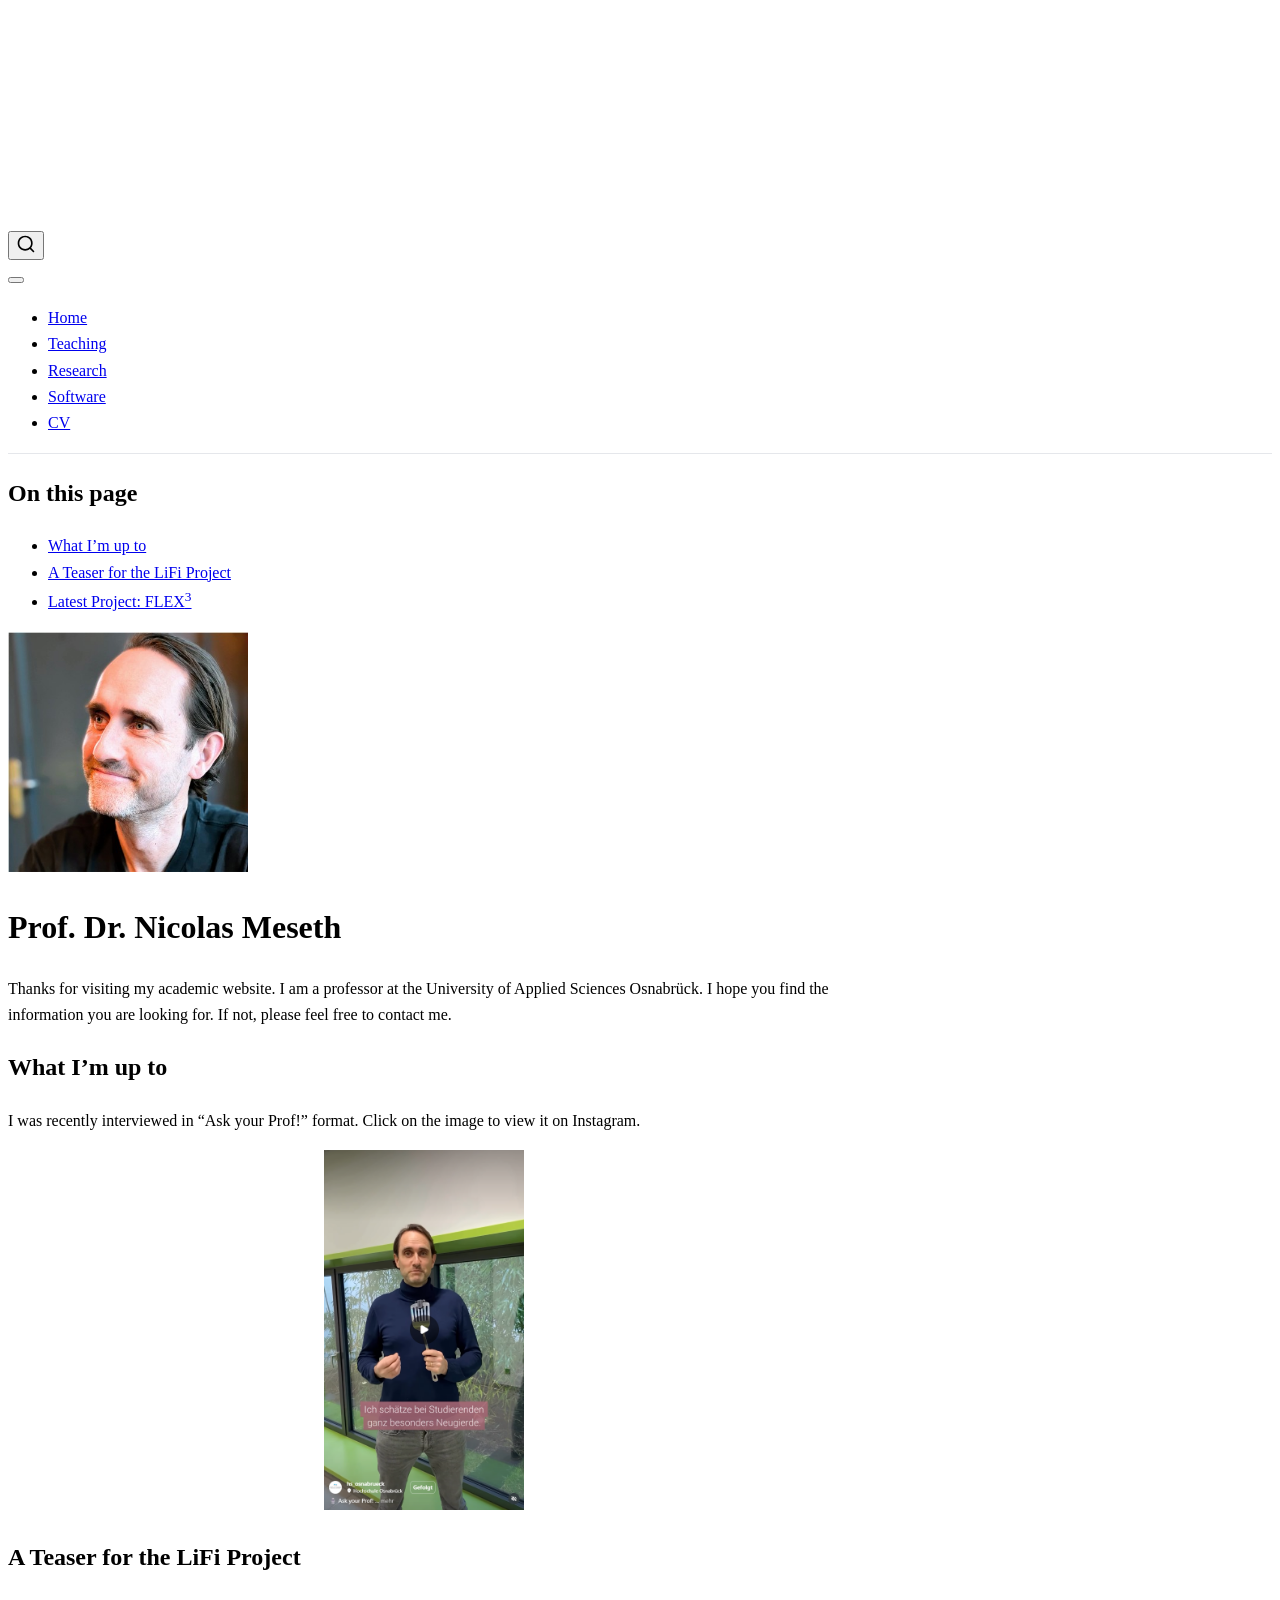
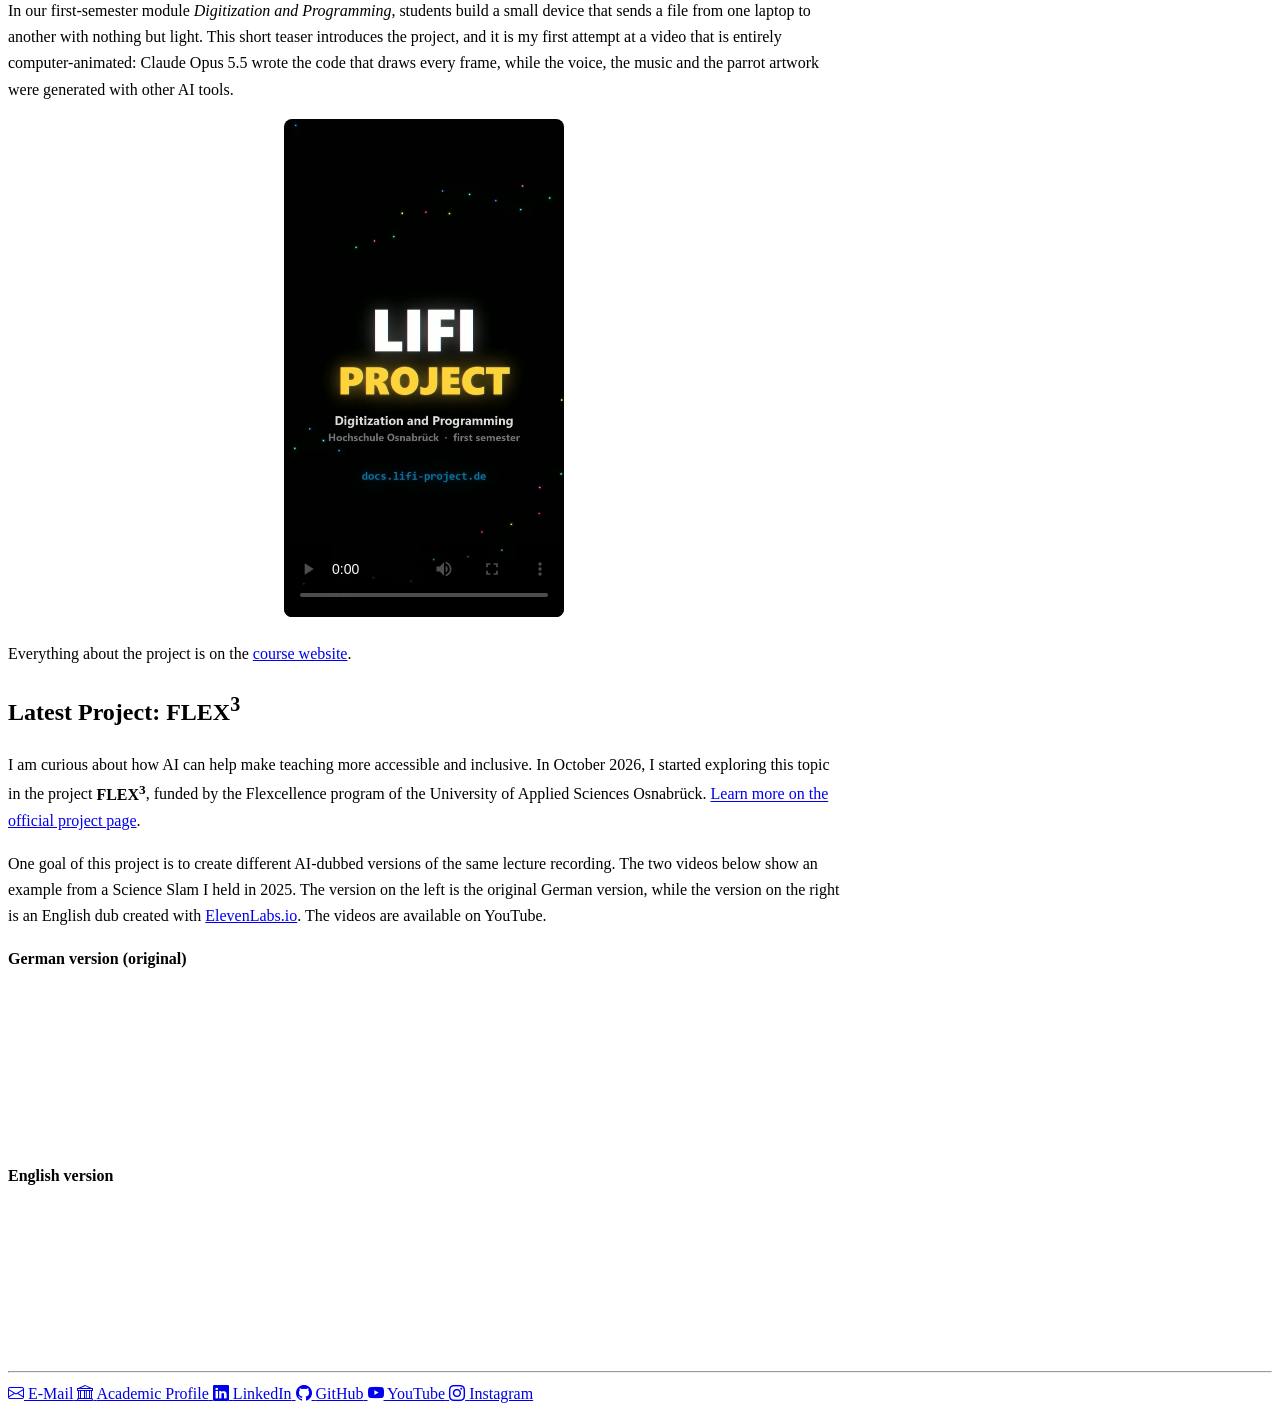
==== commit 48bd873d: "Built site for gh-pages" ====
--- a/index.html
+++ b/index.html
@@ -133,7 +133,7 @@
     </div>
 <!-- main -->
 <div class="quarto-about-jolla">
-  <img src="images/nicolas_meseth.webp" class="about-image
+  <img src="images/nicolas_meseth_linkedin.jpg" class="about-image
   round " style="height: 15em; width: 15em;">
  <header id="title-block-header" class="quarto-title-block default">
 <div class="quarto-title">
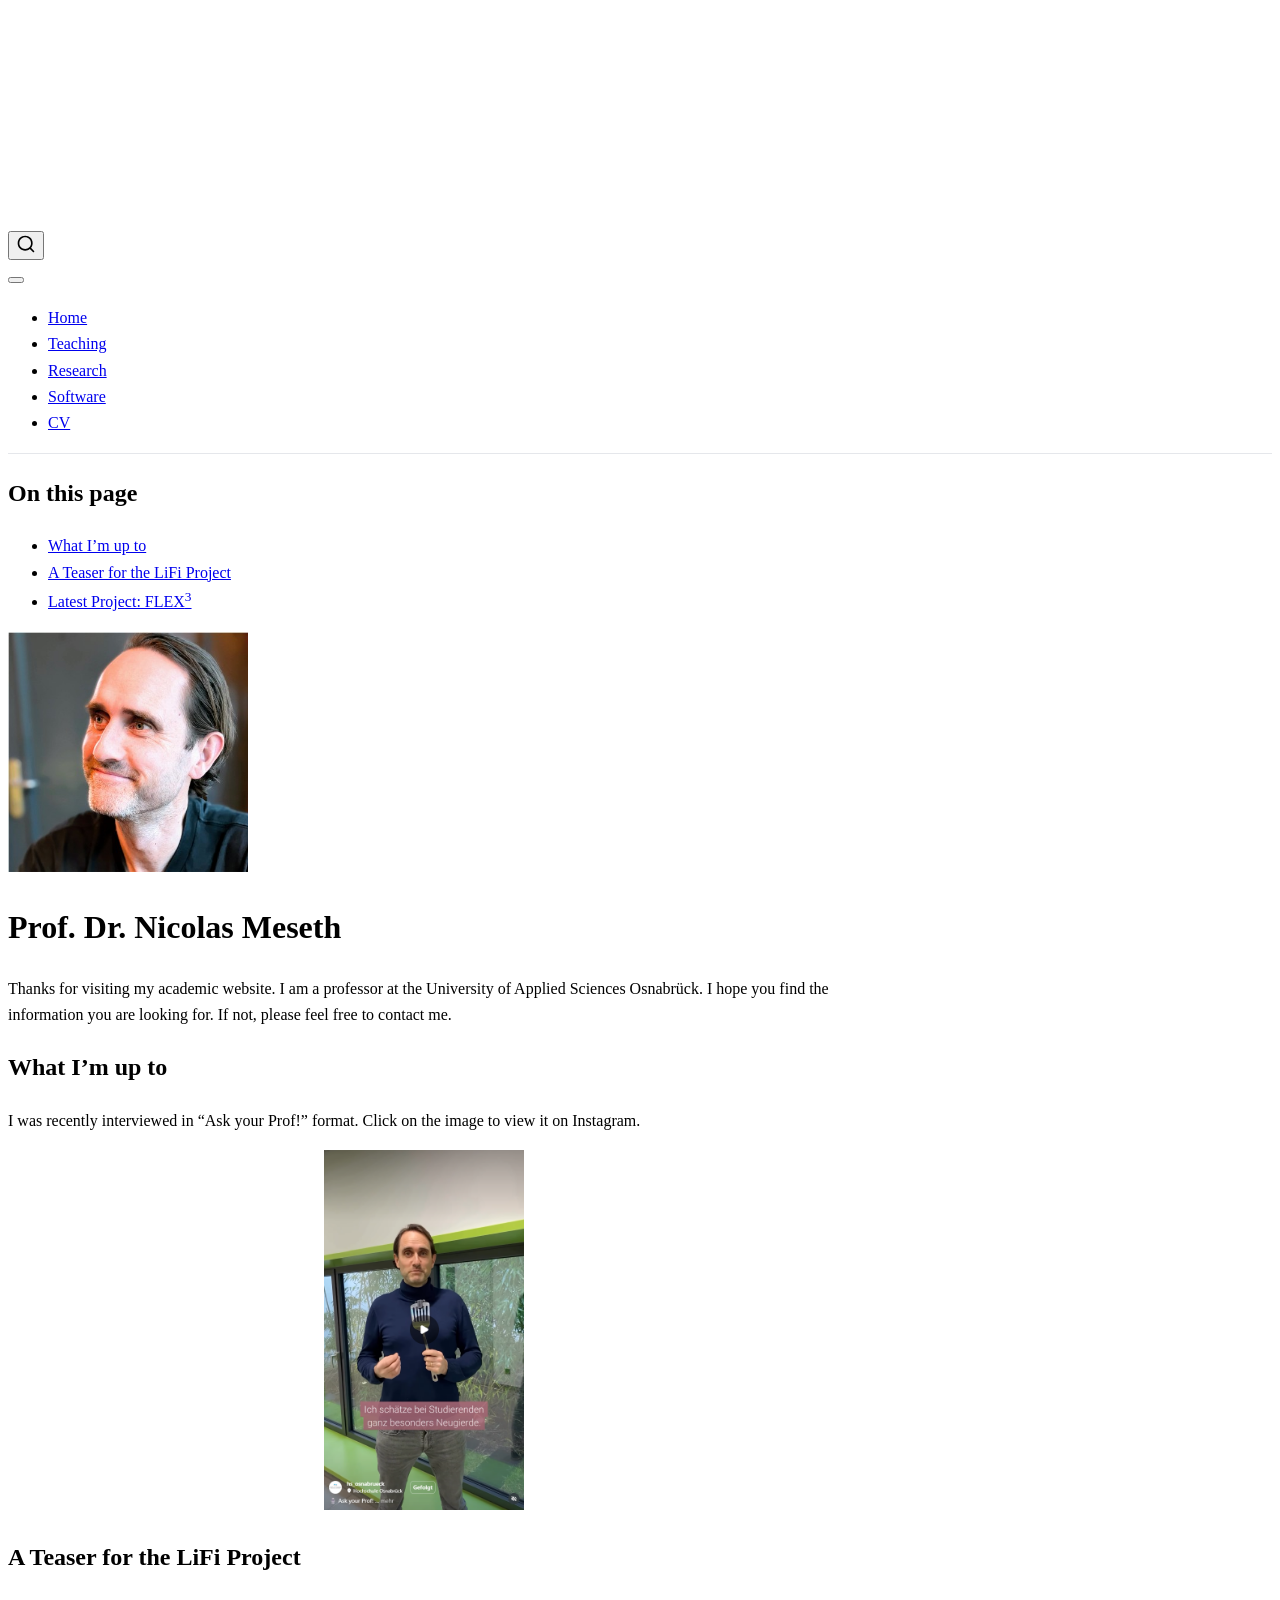
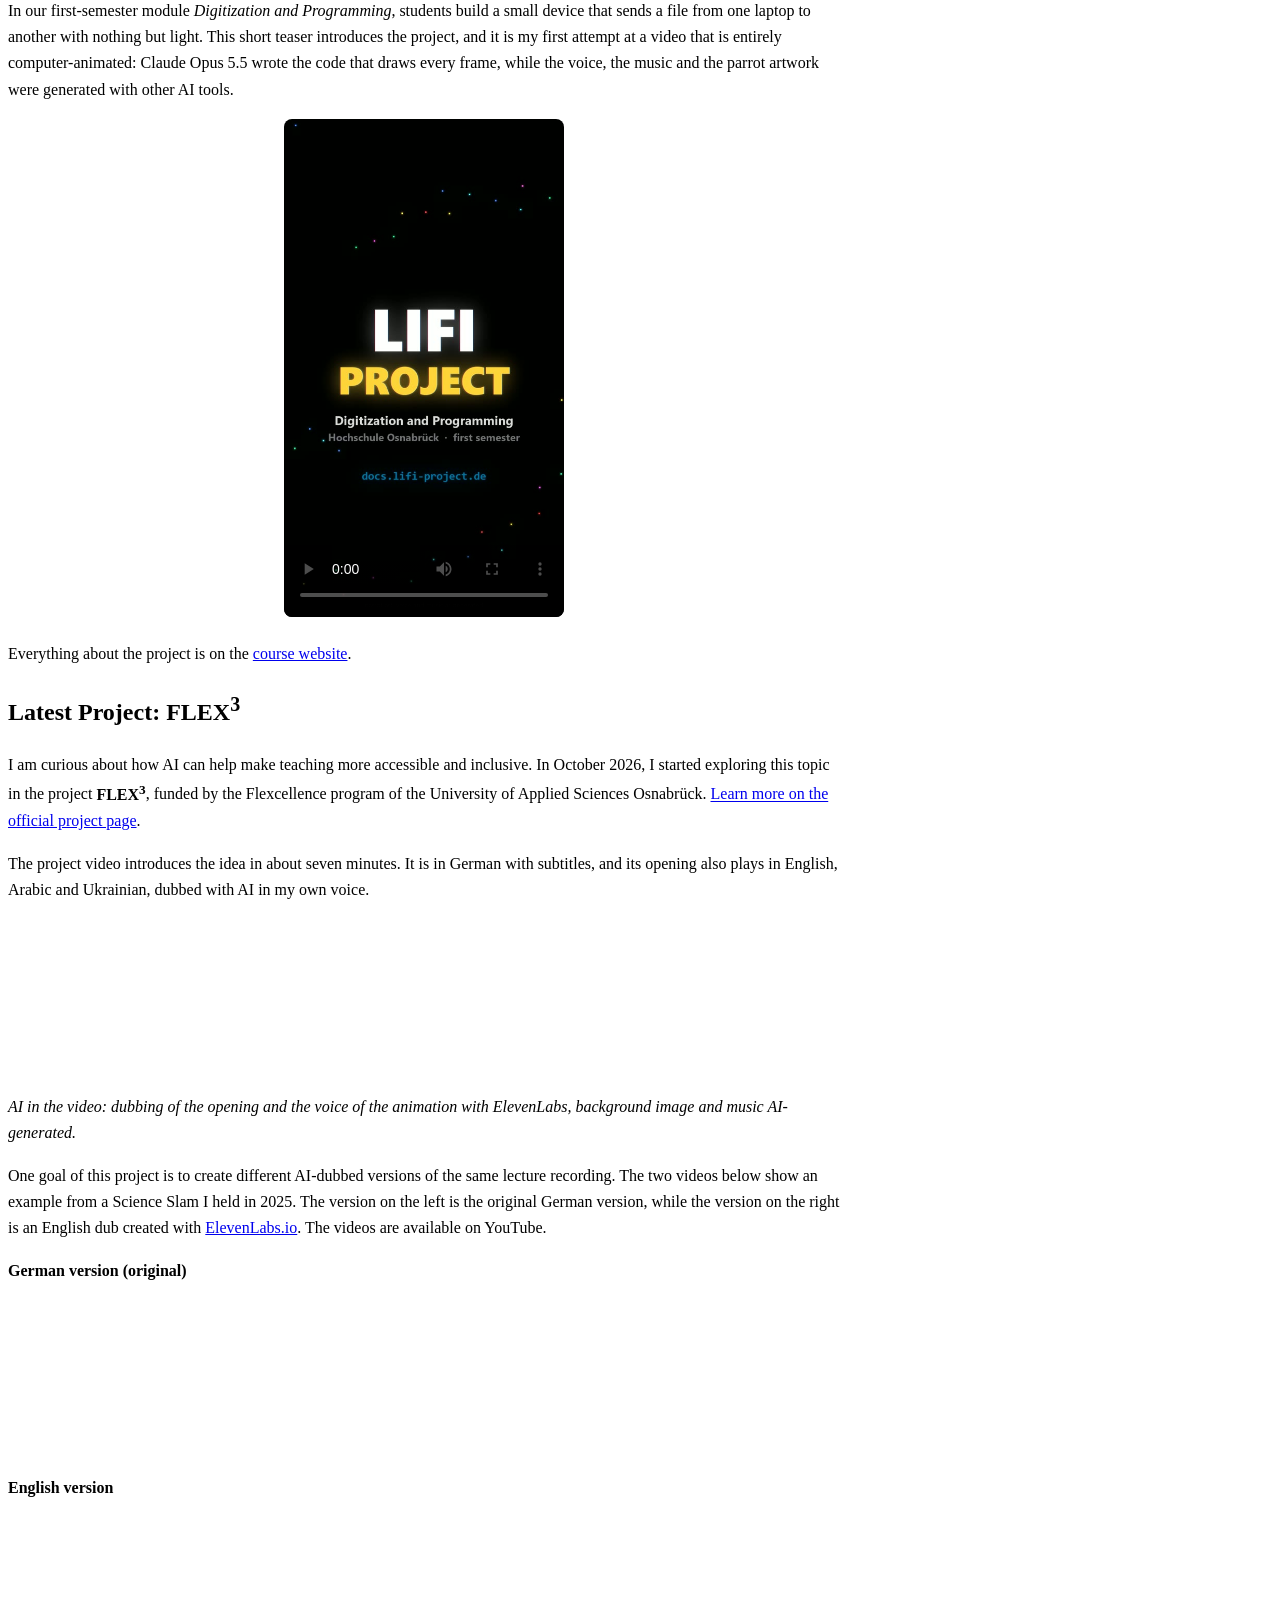
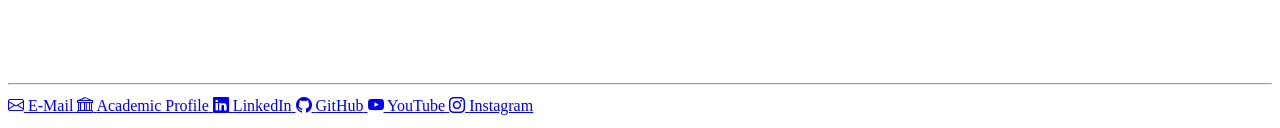
==== commit f7a83534: "Built site for gh-pages" ====
--- a/index.html
+++ b/index.html
@@ -164,6 +164,9 @@
 <section id="latest-project-flex3" class="level2">
 <h2 data-anchor-id="latest-project-flex3">Latest Project: FLEX<sup>3</sup></h2>
 <p>I am curious about how AI can help make teaching more accessible and inclusive. In October 2026, I started exploring this topic in the project <strong>FLEX<sup>3</sup></strong>, funded by the Flexcellence program of the University of Applied Sciences Osnabrück. <a href="https://www.hs-osnabrueck.de/texas/teilprojekte/flexcellence/">Learn more on the official project page</a>.</p>
+<p>The project video introduces the idea in about seven minutes. It is in German with subtitles, and its opening also plays in English, Arabic and Ukrainian, dubbed with AI in my own voice.</p>
+<div class="quarto-video ratio ratio-16x9"><iframe data-external="1" src="https://www.youtube.com/embed/GZrt6sXkD9w" title="" frameborder="0" allow="accelerometer; autoplay; clipboard-write; encrypted-media; gyroscope; picture-in-picture" allowfullscreen=""></iframe></div>
+<p><em>AI in the video: dubbing of the opening and the voice of the animation with ElevenLabs, background image and music AI-generated.</em></p>
 <p>One goal of this project is to create different AI-dubbed versions of the same lecture recording. The two videos below show an example from a Science Slam I held in 2025. The version on the left is the original German version, while the version on the right is an English dub created with <a href="http://elevenlabs.io/">ElevenLabs.io</a>. The videos are available on YouTube.</p>
 <div class="grid">
 <div class="g-col-12 g-col-lg-6">
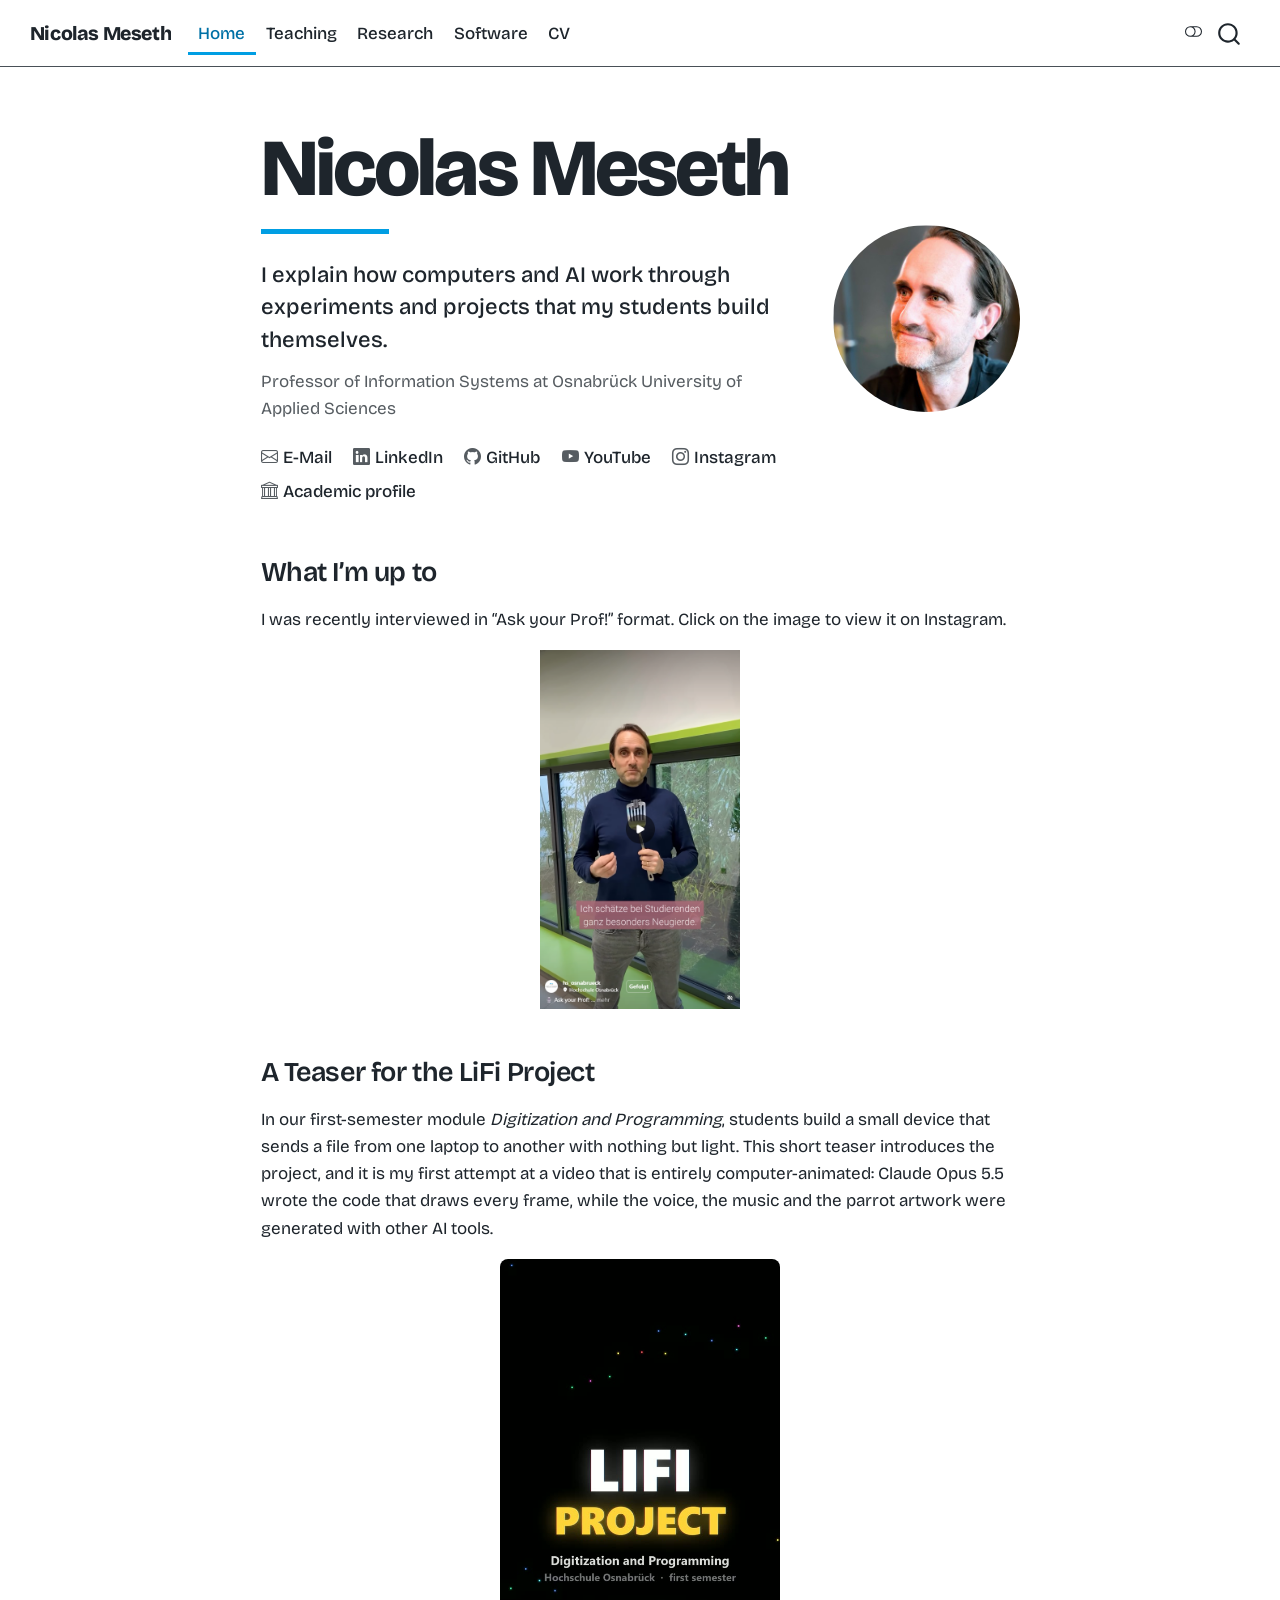
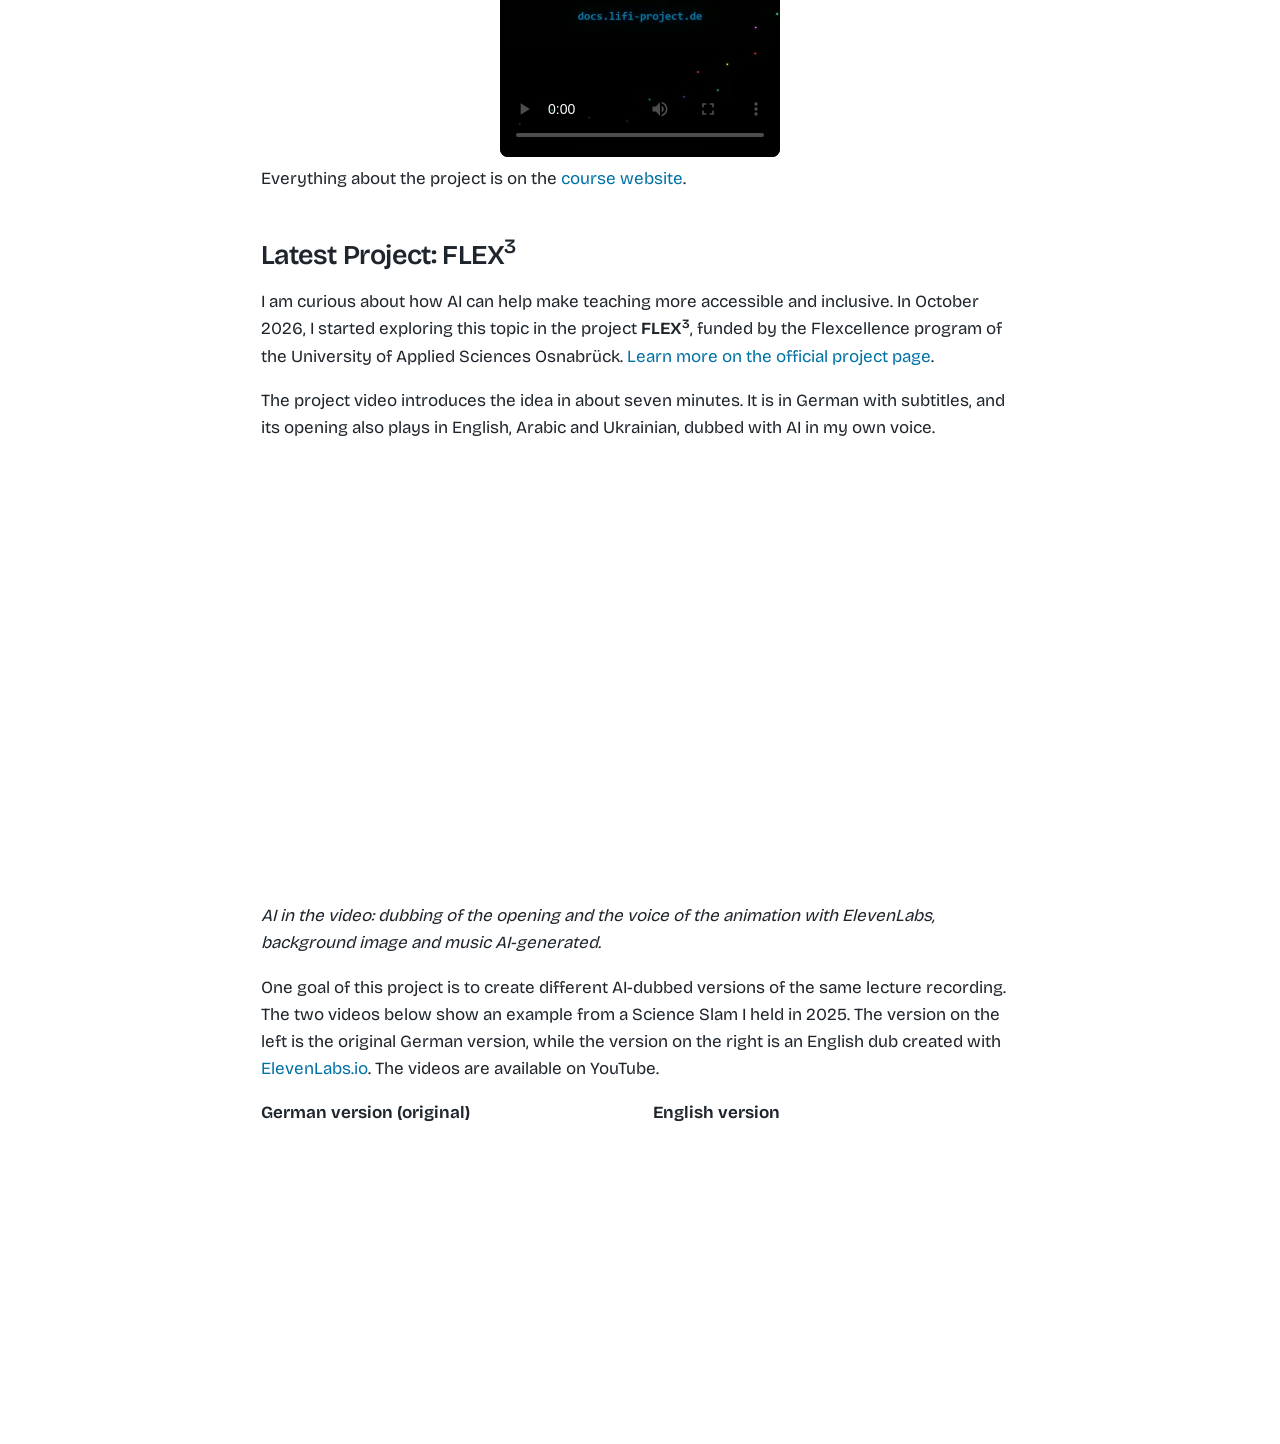
==== commit 56e10bd5: "Built site for gh-pages" ====
--- a/index.html
+++ b/index.html
@@ -6,6 +6,7 @@
 
 <meta name="viewport" content="width=device-width, initial-scale=1.0, user-scalable=yes">
 
+<meta name="description" content="Professor of Information Systems at Osnabrück University of Applied Sciences. Computer science and AI, explained through experiments and projects.">
 
 <title>Prof.&nbsp;Dr.&nbsp;Nicolas Meseth</title>
 <style>
@@ -38,11 +39,16 @@
 <script src="site_libs/quarto-html/tabsets/tabsets.js" type="module"></script>
 <script src="site_libs/quarto-html/popper.min.js"></script>
 <script src="site_libs/quarto-html/tippy.umd.min.js"></script>
+<script src="site_libs/quarto-html/anchor.min.js"></script>
 <link href="site_libs/quarto-html/tippy.css" rel="stylesheet">
-<link href="site_libs/quarto-html/quarto-syntax-highlighting-e44360b8a8db1e130c7792fece1c8032.css" rel="stylesheet" id="quarto-text-highlighting-styles">
+<link href="site_libs/quarto-html/quarto-syntax-highlighting-e44360b8a8db1e130c7792fece1c8032.css" rel="stylesheet" class="quarto-color-scheme" id="quarto-text-highlighting-styles">
+<link href="site_libs/quarto-html/quarto-syntax-highlighting-dark-fedc0afa5eed45b88079642ee2c6e752.css" rel="stylesheet" class="quarto-color-scheme quarto-color-alternate" id="quarto-text-highlighting-styles">
+<link href="site_libs/quarto-html/quarto-syntax-highlighting-e44360b8a8db1e130c7792fece1c8032.css" rel="stylesheet" class="quarto-color-scheme-extra" id="quarto-text-highlighting-styles">
 <script src="site_libs/bootstrap/bootstrap.min.js"></script>
 <link href="site_libs/bootstrap/bootstrap-icons.css" rel="stylesheet">
-<link href="site_libs/bootstrap/bootstrap-a0f9fd0d421825b736dc1bbcbcba2219.min.css" rel="stylesheet" append-hash="true" id="quarto-bootstrap" data-mode="light">
+<link href="site_libs/bootstrap/bootstrap-a37eeff629b38856c8a3568b7612fd86.min.css" rel="stylesheet" append-hash="true" class="quarto-color-scheme" id="quarto-bootstrap" data-mode="light">
+<link href="site_libs/bootstrap/bootstrap-dark-a83165cb9122297776dfddb6156431e9.min.css" rel="stylesheet" append-hash="true" class="quarto-color-scheme quarto-color-alternate" id="quarto-bootstrap" data-mode="dark">
+<link href="site_libs/bootstrap/bootstrap-a37eeff629b38856c8a3568b7612fd86.min.css" rel="stylesheet" append-hash="true" class="quarto-color-scheme-extra" id="quarto-bootstrap" data-mode="light">
 <script id="quarto-search-options" type="application/json">{
   "location": "navbar",
   "copy-button": false,
@@ -78,12 +84,188 @@
 <link rel="stylesheet" href="styles.css">
 </head>
 
-<body class="nav-fixed quarto-light">
+<body class="nav-fixed fullcontent quarto-light"><script id="quarto-html-before-body" type="application/javascript">
+    const toggleBodyColorMode = (bsSheetEl) => {
+      const mode = bsSheetEl.getAttribute("data-mode");
+      const bodyEl = window.document.querySelector("body");
+      if (mode === "dark") {
+        bodyEl.classList.add("quarto-dark");
+        bodyEl.classList.remove("quarto-light");
+      } else {
+        bodyEl.classList.add("quarto-light");
+        bodyEl.classList.remove("quarto-dark");
+      }
+    }
+    const toggleBodyColorPrimary = () => {
+      const bsSheetEl = window.document.querySelector("link#quarto-bootstrap:not([rel=disabled-stylesheet])");
+      if (bsSheetEl) {
+        toggleBodyColorMode(bsSheetEl);
+      }
+    }
+    const setColorSchemeToggle = (alternate) => {
+      const toggles = window.document.querySelectorAll('.quarto-color-scheme-toggle');
+      for (let i=0; i < toggles.length; i++) {
+        const toggle = toggles[i];
+        if (toggle) {
+          if (alternate) {
+            toggle.classList.add("alternate");
+          } else {
+            toggle.classList.remove("alternate");
+          }
+        }
+      }
+    };
+    const toggleColorMode = (alternate) => {
+      // Switch the stylesheets
+      const primaryStylesheets = window.document.querySelectorAll('link.quarto-color-scheme:not(.quarto-color-alternate)');
+      const alternateStylesheets = window.document.querySelectorAll('link.quarto-color-scheme.quarto-color-alternate');
+      manageTransitions('#quarto-margin-sidebar .nav-link', false);
+      if (alternate) {
+        // note: dark is layered on light, we don't disable primary!
+        enableStylesheet(alternateStylesheets);
+        for (const sheetNode of alternateStylesheets) {
+          if (sheetNode.id === "quarto-bootstrap") {
+            toggleBodyColorMode(sheetNode);
+          }
+        }
+      } else {
+        disableStylesheet(alternateStylesheets);
+        enableStylesheet(primaryStylesheets)
+        toggleBodyColorPrimary();
+      }
+      manageTransitions('#quarto-margin-sidebar .nav-link', true);
+      // Switch the toggles
+      setColorSchemeToggle(alternate)
+      // Hack to workaround the fact that safari doesn't
+      // properly recolor the scrollbar when toggling (#1455)
+      if (navigator.userAgent.indexOf('Safari') > 0 && navigator.userAgent.indexOf('Chrome') == -1) {
+        manageTransitions("body", false);
+        window.scrollTo(0, 1);
+        setTimeout(() => {
+          window.scrollTo(0, 0);
+          manageTransitions("body", true);
+        }, 40);
+      }
+    }
+    const disableStylesheet = (stylesheets) => {
+      for (let i=0; i < stylesheets.length; i++) {
+        const stylesheet = stylesheets[i];
+        stylesheet.rel = 'disabled-stylesheet';
+      }
+    }
+    const enableStylesheet = (stylesheets) => {
+      for (let i=0; i < stylesheets.length; i++) {
+        const stylesheet = stylesheets[i];
+        if(stylesheet.rel !== 'stylesheet') { // for Chrome, which will still FOUC without this check
+          stylesheet.rel = 'stylesheet';
+        }
+      }
+    }
+    const manageTransitions = (selector, allowTransitions) => {
+      const els = window.document.querySelectorAll(selector);
+      for (let i=0; i < els.length; i++) {
+        const el = els[i];
+        if (allowTransitions) {
+          el.classList.remove('notransition');
+        } else {
+          el.classList.add('notransition');
+        }
+      }
+    }
+    const isFileUrl = () => {
+      return window.location.protocol === 'file:';
+    }
+    const hasAlternateSentinel = () => {
+      let styleSentinel = getColorSchemeSentinel();
+      if (styleSentinel !== null) {
+        return styleSentinel === "alternate";
+      } else {
+        return false;
+      }
+    }
+    const setStyleSentinel = (alternate) => {
+      const value = alternate ? "alternate" : "default";
+      if (!isFileUrl()) {
+        window.localStorage.setItem("quarto-color-scheme", value);
+      } else {
+        localAlternateSentinel = value;
+      }
+    }
+    const getColorSchemeSentinel = () => {
+      if (!isFileUrl()) {
+        const storageValue = window.localStorage.getItem("quarto-color-scheme");
+        return storageValue != null ? storageValue : localAlternateSentinel;
+      } else {
+        return localAlternateSentinel;
+      }
+    }
+    const toggleGiscusIfUsed = (isAlternate, darkModeDefault) => {
+      const baseTheme = document.querySelector('#giscus-base-theme')?.value ?? 'light';
+      const alternateTheme = document.querySelector('#giscus-alt-theme')?.value ?? 'dark';
+      let newTheme = '';
+      if(authorPrefersDark) {
+        newTheme = isAlternate ? baseTheme : alternateTheme;
+      } else {
+        newTheme = isAlternate ? alternateTheme : baseTheme;
+      }
+      const changeGiscusTheme = () => {
+        // From: https://github.com/giscus/giscus/issues/336
+        const sendMessage = (message) => {
+          const iframe = document.querySelector('iframe.giscus-frame');
+          if (!iframe) return;
+          iframe.contentWindow.postMessage({ giscus: message }, 'https://giscus.app');
+        }
+        sendMessage({
+          setConfig: {
+            theme: newTheme
+          }
+        });
+      }
+      const isGiscussLoaded = window.document.querySelector('iframe.giscus-frame') !== null;
+      if (isGiscussLoaded) {
+        changeGiscusTheme();
+      }
+    };
+    const authorPrefersDark = false;
+    const queryPrefersDark = window.matchMedia('(prefers-color-scheme: dark)');
+    const darkModeDefault = queryPrefersDark.matches;
+      document.querySelector('link#quarto-text-highlighting-styles.quarto-color-scheme-extra').rel = 'disabled-stylesheet';
+      document.querySelector('link#quarto-bootstrap.quarto-color-scheme-extra').rel = 'disabled-stylesheet';
+    let localAlternateSentinel = darkModeDefault ? 'alternate' : 'default';
+    // Dark / light mode switch
+    window.quartoToggleColorScheme = () => {
+      // Read the current dark / light value
+      let toAlternate = !hasAlternateSentinel();
+      toggleColorMode(toAlternate);
+      setStyleSentinel(toAlternate);
+      toggleGiscusIfUsed(toAlternate, darkModeDefault);
+      window.dispatchEvent(new Event('resize'));
+    };
+    queryPrefersDark.addEventListener("change", e => {
+      if(window.localStorage.getItem("quarto-color-scheme") !== null)
+        return;
+      const alternate = e.matches
+      toggleColorMode(alternate);
+      localAlternateSentinel = e.matches ? 'alternate' : 'default'; // this is used alongside local storage!
+      toggleGiscusIfUsed(alternate, darkModeDefault);
+    });
+    // Switch to dark mode if need be
+    if (hasAlternateSentinel()) {
+      toggleColorMode(true);
+    } else {
+      toggleColorMode(false);
+    }
+  </script>
 
 <div id="quarto-search-results"></div>
   <header id="quarto-header" class="headroom fixed-top">
     <nav class="navbar navbar-expand-lg " data-bs-theme="dark">
       <div class="navbar-container container-fluid">
+      <div class="navbar-brand-container mx-auto">
+    <a class="navbar-brand" href="./index.html">
+    <span class="navbar-title">Nicolas Meseth</span>
+    </a>
+  </div>
             <div id="quarto-search" class="" title="Search"></div>
           <button class="navbar-toggler" type="button" data-bs-toggle="collapse" data-bs-target="#navbarCollapse" aria-controls="navbarCollapse" role="menu" aria-expanded="false" aria-label="Toggle navigation" onclick="if (window.quartoToggleHeadroom) { window.quartoToggleHeadroom(); }">
   <span class="navbar-toggler-icon"></span>
@@ -113,6 +295,7 @@
 </ul>
           </div> <!-- /navcollapse -->
             <div class="quarto-navbar-tools">
+  <a href="" class="quarto-color-scheme-toggle quarto-navigation-tool  px-1" onclick="window.quartoToggleColorScheme(); return false;" title="Toggle dark mode"><i class="bi"></i></a>
 </div>
       </div> <!-- /container-fluid -->
     </nav>
@@ -121,38 +304,41 @@
 <div id="quarto-content" class="quarto-container page-columns page-rows-contents page-layout-article page-navbar">
 <!-- sidebar -->
 <!-- margin-sidebar -->
-    <div id="quarto-margin-sidebar" class="sidebar margin-sidebar">
-        <nav id="TOC" role="doc-toc" class="toc-active">
-    <h2 id="toc-title">On this page</h2>
-  <ul>
-  <li><a href="#what-im-up-to" id="toc-what-im-up-to" class="nav-link active" data-scroll-target="#what-im-up-to">What I’m up to</a></li>
-  <li><a href="#a-teaser-for-the-lifi-project" id="toc-a-teaser-for-the-lifi-project" class="nav-link" data-scroll-target="#a-teaser-for-the-lifi-project">A Teaser for the LiFi Project</a></li>
-  <li><a href="#latest-project-flex3" id="toc-latest-project-flex3" class="nav-link" data-scroll-target="#latest-project-flex3">Latest Project: FLEX<sup>3</sup></a></li>
-  </ul>
-</nav>
-    </div>
+    
 <!-- main -->
-<div class="quarto-about-jolla">
-  <img src="images/nicolas_meseth_linkedin.jpg" class="about-image
-  round " style="height: 15em; width: 15em;">
- <header id="title-block-header" class="quarto-title-block default">
-<div class="quarto-title">
-<h1 class="title">Prof.&nbsp;Dr.&nbsp;Nicolas Meseth</h1>
-</div>
-<div class="quarto-title-meta">
+<main class="content" id="quarto-document-content"><header id="title-block-header" class="quarto-title-block"></header>
+
+
+
+
+
+<header class="hero">
+  <div>
+    <!-- No <h1> here: Quarto would move the first h1 into its title block. -->
+    <p class="hero-name" role="heading" aria-level="1">Nicolas Meseth</p>
+    <div class="hero-beam" aria-hidden="true"></div>
+    <p class="hero-lead">I explain how computers and AI work through experiments and projects that my students build themselves.</p>
+    <p class="hero-role">Professor of Information Systems at Osnabrück University of Applied Sciences</p>
+    <ul class="hero-links">
+      <li><a href="mailto:n.meseth@hs-osnabrueck.de"><i class="bi bi-envelope" aria-hidden="true"></i>E-Mail</a></li>
+      <li><a href="https://www.linkedin.com/in/nicolasmeseth/"><i class="bi bi-linkedin" aria-hidden="true"></i>LinkedIn</a></li>
+      <li><a href="https://github.com/winf-hsos"><i class="bi bi-github" aria-hidden="true"></i>GitHub</a></li>
+      <li><a href="https://www.youtube.com/@nicolasmeseth"><i class="bi bi-youtube" aria-hidden="true"></i>YouTube</a></li>
+      <li><a href="https://www.instagram.com/nmeseth/"><i class="bi bi-instagram" aria-hidden="true"></i>Instagram</a></li>
+      <li><a href="https://www.hs-osnabrueck.de/prof-dr-nicolas-meseth/"><i class="bi bi-bank" aria-hidden="true"></i>Academic profile</a></li>
+    </ul>
   </div>
-</header><main class="content" id="quarto-document-content">
-
-<p>Thanks for visiting my academic website. I am a professor at the University of Applied Sciences Osnabrück. I hope you find the information you are looking for. If not, please feel free to contact me.</p>
+  <img class="hero-photo" src="images/nicolas_meseth_linkedin.jpg" alt="Portrait of Nicolas Meseth">
+</header>
 <section id="what-im-up-to" class="level2">
-<h2 data-anchor-id="what-im-up-to">What I’m up to</h2>
+<h2 class="anchored" data-anchor-id="what-im-up-to">What I’m up to</h2>
 <p>I was recently interviewed in “Ask your Prof!” format. Click on the image to view it on Instagram.</p>
 <div style="text-align: center;">
 <p><a href="https://www.instagram.com/reel/DVV_PWXDSuG/"><img src="images/nicolas_ask_your_prof.png" class="img-fluid" width="200"></a></p>
 </div>
 </section>
 <section id="a-teaser-for-the-lifi-project" class="level2">
-<h2 data-anchor-id="a-teaser-for-the-lifi-project">A Teaser for the LiFi Project</h2>
+<h2 class="anchored" data-anchor-id="a-teaser-for-the-lifi-project">A Teaser for the LiFi Project</h2>
 <p>In our first-semester module <em>Digitization and Programming</em>, students build a small device that sends a file from one laptop to another with nothing but light. This short teaser introduces the project, and it is my first attempt at a video that is entirely computer-animated: Claude Opus 5.5 wrote the code that draws every frame, while the voice, the music and the parrot artwork were generated with other AI tools.</p>
 <div style="text-align: center;">
 <video controls="" preload="metadata" playsinline="" poster="media/lifi-teaser-poster.jpg" style="width: 280px; max-width: 100%; border-radius: 8px;" aria-label="Teaser video for the LiFi Project, 27 seconds">
@@ -162,7 +348,7 @@
 <p>Everything about the project is on the <a href="https://docs.lifi-project.de/">course website</a>.</p>
 </section>
 <section id="latest-project-flex3" class="level2">
-<h2 data-anchor-id="latest-project-flex3">Latest Project: FLEX<sup>3</sup></h2>
+<h2 class="anchored" data-anchor-id="latest-project-flex3">Latest Project: FLEX<sup>3</sup></h2>
 <p>I am curious about how AI can help make teaching more accessible and inclusive. In October 2026, I started exploring this topic in the project <strong>FLEX<sup>3</sup></strong>, funded by the Flexcellence program of the University of Applied Sciences Osnabrück. <a href="https://www.hs-osnabrueck.de/texas/teilprojekte/flexcellence/">Learn more on the official project page</a>.</p>
 <p>The project video introduces the idea in about seven minutes. It is in German with subtitles, and its opening also plays in English, Arabic and Ukrainian, dubbed with AI in my own voice.</p>
 <div class="quarto-video ratio ratio-16x9"><iframe data-external="1" src="https://www.youtube.com/embed/GZrt6sXkD9w" title="" frameborder="0" allow="accelerometer; autoplay; clipboard-write; encrypted-media; gyroscope; picture-in-picture" allowfullscreen=""></iframe></div>
@@ -181,38 +367,30 @@
 
 
 </section>
-</main> 
-  <hr class="about-sep">
-   <div class="about-links">
-  <a href="mailto:n.meseth@hs-osnabrueck.de" class="about-link" rel="" target="">
-    <i class="bi bi-envelope"></i>
-     <span class="about-link-text">E-Mail</span>
-  </a>
-  <a href="https://www.hs-osnabrueck.de/prof-dr-nicolas-meseth/" class="about-link" rel="" target="">
-    <i class="bi bi-bank"></i>
-     <span class="about-link-text">Academic Profile</span>
-  </a>
-  <a href="https://www.linkedin.com/in/nicolasmeseth/" class="about-link" rel="" target="">
-    <i class="bi bi-linkedin"></i>
-     <span class="about-link-text">LinkedIn</span>
-  </a>
-  <a href="https://github.com/winf-hsos" class="about-link" rel="" target="">
-    <i class="bi bi-github"></i>
-     <span class="about-link-text">GitHub</span>
-  </a>
-  <a href="https://www.youtube.com/@nicolasmeseth" class="about-link" rel="" target="">
-    <i class="bi bi-youtube"></i>
-     <span class="about-link-text">YouTube</span>
-  </a>
-  <a href="https://www.instagram.com/nmeseth/" class="about-link" rel="" target="">
-    <i class="bi bi-instagram"></i>
-     <span class="about-link-text">Instagram</span>
-  </a>
-</div>
-</div>
- <!-- /main -->
+
+</main> <!-- /main -->
 <script id="quarto-html-after-body" type="application/javascript">
   window.document.addEventListener("DOMContentLoaded", function (event) {
+    // Ensure there is a toggle, if there isn't float one in the top right
+    if (window.document.querySelector('.quarto-color-scheme-toggle') === null) {
+      const a = window.document.createElement('a');
+      a.classList.add('top-right');
+      a.classList.add('quarto-color-scheme-toggle');
+      a.href = "";
+      a.onclick = function() { try { window.quartoToggleColorScheme(); } catch {} return false; };
+      const i = window.document.createElement("i");
+      i.classList.add('bi');
+      a.appendChild(i);
+      window.document.body.appendChild(a);
+    }
+    setColorSchemeToggle(hasAlternateSentinel())
+    const icon = "";
+    const anchorJS = new window.AnchorJS();
+    anchorJS.options = {
+      placement: 'right',
+      icon: icon
+    };
+    anchorJS.add('.anchored');
     const isCodeAnnotation = (el) => {
       for (const clz of el.classList) {
         if (clz.startsWith('code-annotation-')) {                     
--- a/site_libs/quarto-html/quarto-syntax-highlighting-dark-fedc0afa5eed45b88079642ee2c6e752.css
+++ b/site_libs/quarto-html/quarto-syntax-highlighting-dark-fedc0afa5eed45b88079642ee2c6e752.css
@@ -0,0 +1,219 @@
+/* quarto syntax highlight colors */
+:root {
+  --quarto-hl-al-color: #f07178;
+  --quarto-hl-an-color: #d4d0ab;
+  --quarto-hl-at-color: #00e0e0;
+  --quarto-hl-bn-color: #d4d0ab;
+  --quarto-hl-bu-color: #abe338;
+  --quarto-hl-ch-color: #abe338;
+  --quarto-hl-co-color: #f8f8f2;
+  --quarto-hl-cv-color: #ffd700;
+  --quarto-hl-cn-color: #ffd700;
+  --quarto-hl-cf-color: #ffa07a;
+  --quarto-hl-dt-color: #ffa07a;
+  --quarto-hl-dv-color: #d4d0ab;
+  --quarto-hl-do-color: #f8f8f2;
+  --quarto-hl-er-color: #f07178;
+  --quarto-hl-ex-color: #00e0e0;
+  --quarto-hl-fl-color: #d4d0ab;
+  --quarto-hl-fu-color: #ffa07a;
+  --quarto-hl-im-color: #abe338;
+  --quarto-hl-in-color: #d4d0ab;
+  --quarto-hl-kw-color: #ffa07a;
+  --quarto-hl-op-color: #ffa07a;
+  --quarto-hl-ot-color: #00e0e0;
+  --quarto-hl-pp-color: #dcc6e0;
+  --quarto-hl-re-color: #00e0e0;
+  --quarto-hl-sc-color: #abe338;
+  --quarto-hl-ss-color: #abe338;
+  --quarto-hl-st-color: #abe338;
+  --quarto-hl-va-color: #00e0e0;
+  --quarto-hl-vs-color: #abe338;
+  --quarto-hl-wa-color: #dcc6e0;
+}
+
+/* other quarto variables */
+:root {
+  --quarto-font-monospace: SFMono-Regular, Menlo, Monaco, Consolas, "Liberation Mono", "Courier New", monospace;
+}
+
+/* syntax highlight based on Pandoc's rules */
+pre > code.sourceCode > span {
+  color: #f8f8f2;
+}
+
+code.sourceCode > span {
+  color: #f8f8f2;
+}
+
+div.sourceCode,
+div.sourceCode pre.sourceCode {
+  color: #f8f8f2;
+}
+
+/* Normal */
+code span {
+  color: #f8f8f2;
+}
+
+/* Alert */
+code span.al {
+  color: #f07178;
+}
+
+/* Annotation */
+code span.an {
+  color: #d4d0ab;
+}
+
+/* Attribute */
+code span.at {
+  color: #00e0e0;
+}
+
+/* BaseN */
+code span.bn {
+  color: #d4d0ab;
+}
+
+/* BuiltIn */
+code span.bu {
+  color: #abe338;
+}
+
+/* ControlFlow */
+code span.cf {
+  font-weight: bold;
+  color: #ffa07a;
+}
+
+/* Char */
+code span.ch {
+  color: #abe338;
+}
+
+/* Constant */
+code span.cn {
+  color: #ffd700;
+}
+
+/* Comment */
+code span.co {
+  font-style: italic;
+  color: #f8f8f2;
+}
+
+/* CommentVar */
+code span.cv {
+  color: #ffd700;
+}
+
+/* Documentation */
+code span.do {
+  color: #f8f8f2;
+}
+
+/* DataType */
+code span.dt {
+  color: #ffa07a;
+}
+
+/* DecVal */
+code span.dv {
+  color: #d4d0ab;
+}
+
+/* Error */
+code span.er {
+  color: #f07178;
+  text-decoration: underline;
+}
+
+/* Extension */
+code span.ex {
+  font-weight: bold;
+  color: #00e0e0;
+}
+
+/* Float */
+code span.fl {
+  color: #d4d0ab;
+}
+
+/* Function */
+code span.fu {
+  color: #ffa07a;
+}
+
+/* Import */
+code span.im {
+  color: #abe338;
+}
+
+/* Information */
+code span.in {
+  color: #d4d0ab;
+}
+
+/* Keyword */
+code span.kw {
+  font-weight: bold;
+  color: #ffa07a;
+}
+
+/* Operator */
+code span.op {
+  color: #ffa07a;
+}
+
+/* Other */
+code span.ot {
+  color: #00e0e0;
+}
+
+/* Preprocessor */
+code span.pp {
+  color: #dcc6e0;
+}
+
+/* RegionMarker */
+code span.re {
+  background-color: #f8f8f2;
+  color: #00e0e0;
+}
+
+/* SpecialChar */
+code span.sc {
+  color: #abe338;
+}
+
+/* SpecialString */
+code span.ss {
+  color: #abe338;
+}
+
+/* String */
+code span.st {
+  color: #abe338;
+}
+
+/* Variable */
+code span.va {
+  color: #00e0e0;
+}
+
+/* VerbatimString */
+code span.vs {
+  color: #abe338;
+}
+
+/* Warning */
+code span.wa {
+  color: #dcc6e0;
+}
+
+.prevent-inlining {
+  content: "</";
+}
+
+/*# sourceMappingURL=cdc0cbda58259a4d929c0bd9963a9f0a.css.map */
--- a/styles.css
+++ b/styles.css
@@ -1,21 +1,226 @@
-body {
-  line-height: 1.65;
-}
-
-h1,
-h2,
+/* Bricolage Grotesque, self-hosted (SIL Open Font License, fonts/OFL.txt).
+   Deliberately not loaded from Google Fonts: that would send every visitor's
+   IP address to Google, the same reason the site counts visits with
+   GoatCounter. One variable file per subset covers all weights. */
+@font-face {
+  font-family: "Bricolage Grotesque";
+  font-style: normal;
+  font-display: swap;
+  font-weight: 200 800;
+  font-stretch: 75% 100%;
+  src: url(fonts/bricolage-grotesque-latin-ext.woff2) format("woff2");
+  unicode-range: U+0100-02BA, U+02BD-02C5, U+02C7-02CC, U+02CE-02D7, U+02DD-02FF,
+    U+0304, U+0308, U+0329, U+1D00-1DBF, U+1E00-1E9F, U+1EF2-1EFF, U+2020,
+    U+20A0-20AB, U+20AD-20C0, U+2113, U+2C60-2C7F, U+A720-A7FF;
+}
+
+@font-face {
+  font-family: "Bricolage Grotesque";
+  font-style: normal;
+  font-display: swap;
+  font-weight: 200 800;
+  font-stretch: 75% 100%;
+  src: url(fonts/bricolage-grotesque-latin.woff2) format("woff2");
+  unicode-range: U+0000-00FF, U+0131, U+0152-0153, U+02BB-02BC, U+02C6, U+02DA,
+    U+02DC, U+0304, U+0308, U+0329, U+2000-206F, U+20AC, U+2122, U+2191, U+2193,
+    U+2212, U+2215, U+FEFF, U+FFFD;
+}
+
+/* Hochschulblau, used only for lines and accents, never for text on white. */
+:root {
+  --hs-blue: #009ee3;
+}
+
+/* ---------- Type ---------- */
+
+h1, h2, h3, h4,
+.title {
+  letter-spacing: -0.015em;
+}
+
+h2 {
+  font-size: 1.6rem;
+  margin-top: 2.75rem;
+  border-bottom: none;
+  padding-bottom: 0;
+}
+
 h3 {
-  letter-spacing: 0;
-}
+  font-size: 1.2rem;
+  font-weight: 700;
+  margin-top: 1.75rem;
+}
+
+strong, b {
+  font-weight: 650;
+}
+
+/* Page titles on the inner pages: large and tight, with the description
+   underneath as a lead paragraph. */
+.quarto-title .title {
+  font-size: clamp(2.2rem, 5vw, 3rem);
+  font-weight: 800;
+  letter-spacing: -0.03em;
+  line-height: 1.02;
+}
+
+.quarto-title .title::after {
+  content: "";
+  display: block;
+  width: 4.5rem;
+  height: 4px;
+  margin-top: 1rem;
+  background: var(--hs-blue);
+}
+
+#title-block-header .description {
+  font-size: 1.15rem;
+  color: var(--bs-secondary-color);
+  margin-top: 0.75rem;
+}
+
+#title-block-header {
+  margin-bottom: 2rem;
+}
+
+/* ---------- Navbar ---------- */
 
 .navbar {
-  border-bottom: 1px solid #e5e7eb;
-}
-
-.quarto-title-banner {
-  margin-bottom: 1.5rem;
-}
-
-main.content {
-  max-width: 52rem;
-}
+  border-bottom: 1px solid var(--bs-border-color);
+  padding-top: 0.6rem;
+  padding-bottom: 0.6rem;
+}
+
+.navbar-title {
+  font-weight: 800;
+  letter-spacing: -0.02em;
+  font-size: 1.15rem;
+}
+
+.navbar .nav-link {
+  font-weight: 500;
+}
+
+/* The current page is marked by the same blue line as the titles. */
+.navbar .nav-link.active {
+  box-shadow: inset 0 -3px 0 var(--hs-blue);
+}
+
+/* ---------- Home: hero ---------- */
+
+.hero {
+  display: grid;
+  grid-template-columns: minmax(0, 1fr) auto;
+  gap: 2.5rem;
+  align-items: center;
+  margin: 1.5rem 0 3rem;
+}
+
+.hero-name {
+  font-size: clamp(2.75rem, 8vw, 4.75rem);
+  font-weight: 800;
+  line-height: 0.95;
+  letter-spacing: -0.035em;
+  margin: 0;
+}
+
+/* The one moment of motion on the site: the blue line draws itself once,
+   like the beam of light in the LiFi Project. */
+.hero-beam {
+  width: 7.5rem;
+  height: 5px;
+  margin: 1.25rem 0 1.5rem;
+  background: var(--hs-blue);
+  transform-origin: left center;
+  animation: beam 900ms cubic-bezier(0.2, 0.7, 0.2, 1) 150ms both;
+}
+
+@keyframes beam {
+  from { transform: scaleX(0); }
+  to   { transform: scaleX(1); }
+}
+
+@media (prefers-reduced-motion: reduce) {
+  .hero-beam { animation: none; }
+}
+
+.hero-lead {
+  font-size: 1.3rem;
+  line-height: 1.45;
+  font-weight: 500;
+  max-width: 34rem;
+  margin-bottom: 0.75rem;
+}
+
+.hero-role {
+  color: var(--bs-secondary-color);
+  margin-bottom: 1.25rem;
+}
+
+.hero-photo {
+  width: 11rem;
+  height: 11rem;
+  border-radius: 50%;
+  object-fit: cover;
+}
+
+.hero-links {
+  display: flex;
+  flex-wrap: wrap;
+  gap: 0.4rem 1.25rem;
+  padding: 0;
+  margin: 0;
+  list-style: none;
+}
+
+.hero-links a {
+  color: var(--bs-body-color);
+  font-weight: 500;
+}
+
+.hero-links a:hover,
+.hero-links a:focus-visible {
+  color: var(--bs-link-color);
+}
+
+.hero-links .bi {
+  margin-right: 0.3rem;
+  color: var(--bs-secondary-color);
+}
+
+@media (max-width: 640px) {
+  .hero {
+    grid-template-columns: 1fr;
+    gap: 1.25rem;
+  }
+
+  .hero-photo {
+    order: -1;
+    width: 6.5rem;
+    height: 6.5rem;
+  }
+}
+
+/* ---------- Content ---------- */
+
+.table {
+  --bs-table-bg: transparent;
+  font-size: 0.95rem;
+}
+
+.table > thead th {
+  font-weight: 650;
+  border-bottom: 2px solid var(--bs-body-color);
+}
+
+.quarto-video iframe,
+main video {
+  border-radius: 10px;
+}
+
+a:focus-visible,
+button:focus-visible {
+  outline: 2px solid var(--hs-blue);
+  outline-offset: 2px;
+  border-radius: 2px;
+}
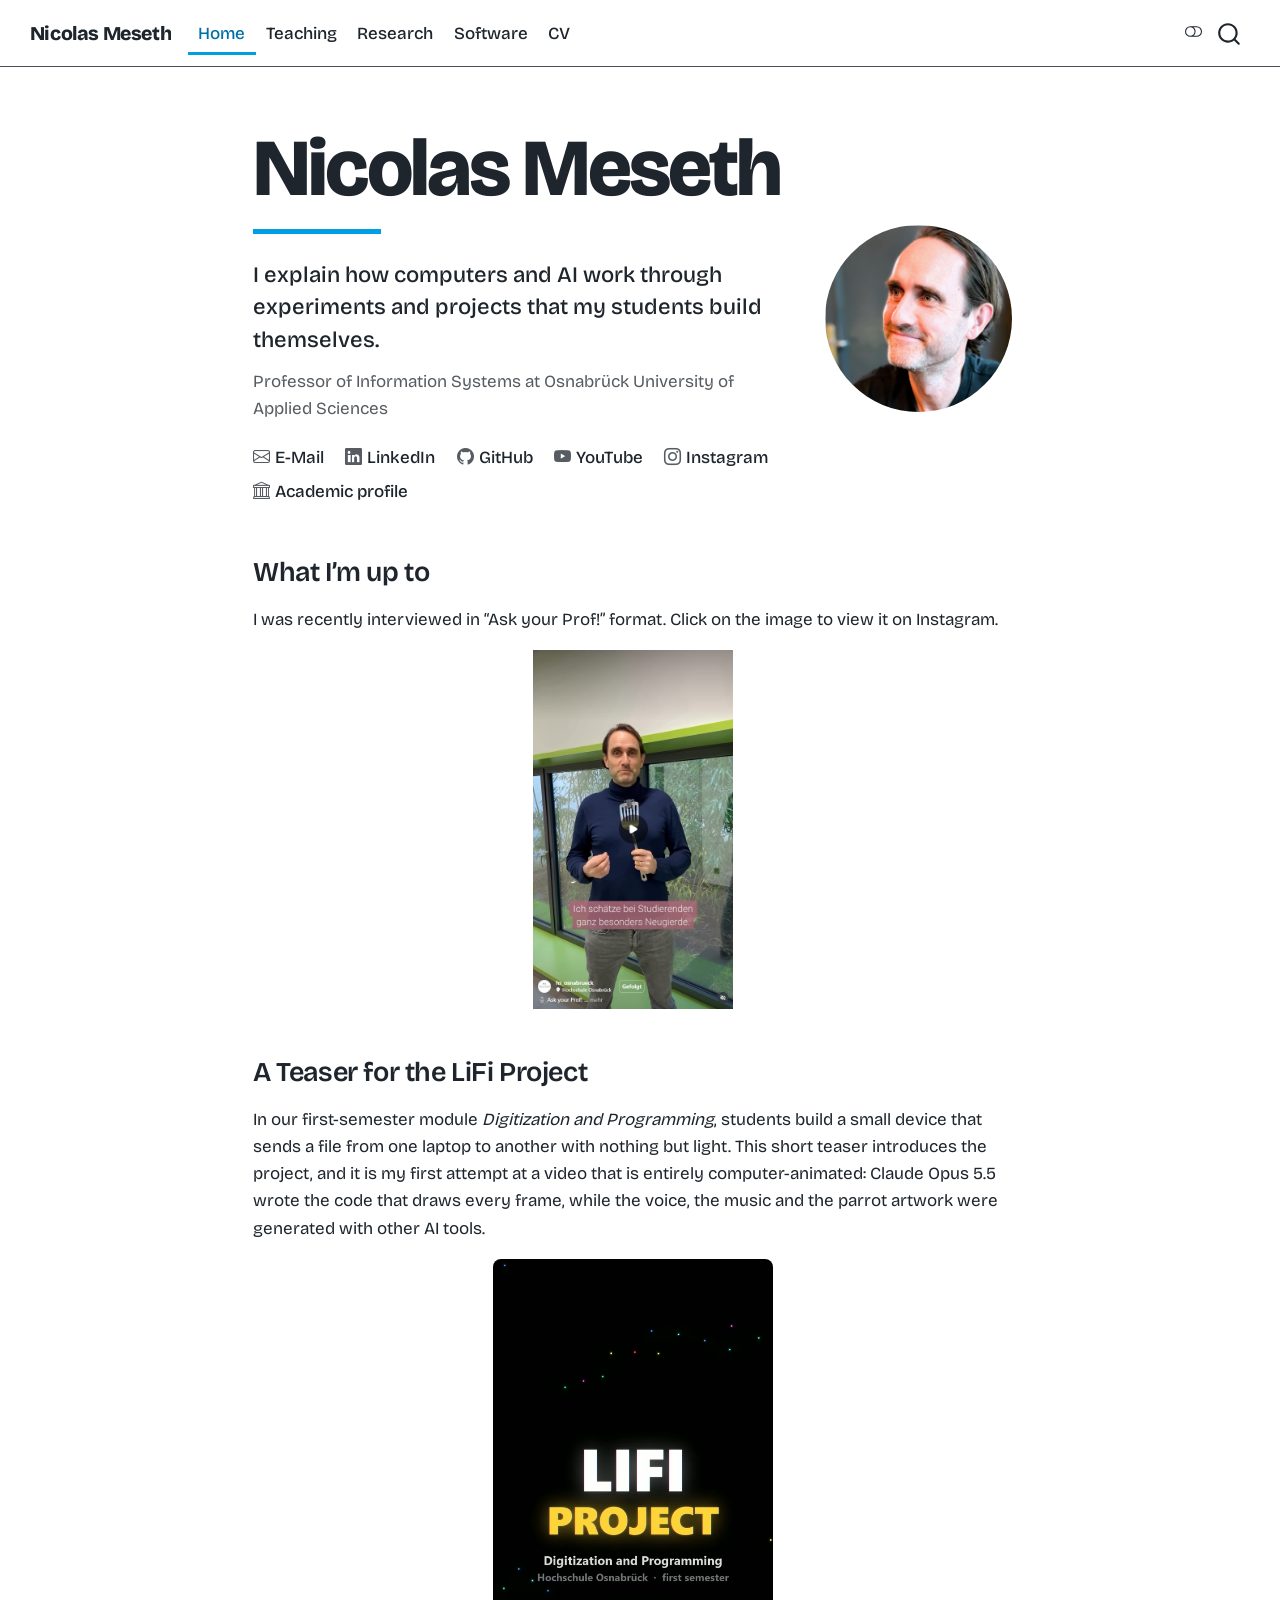
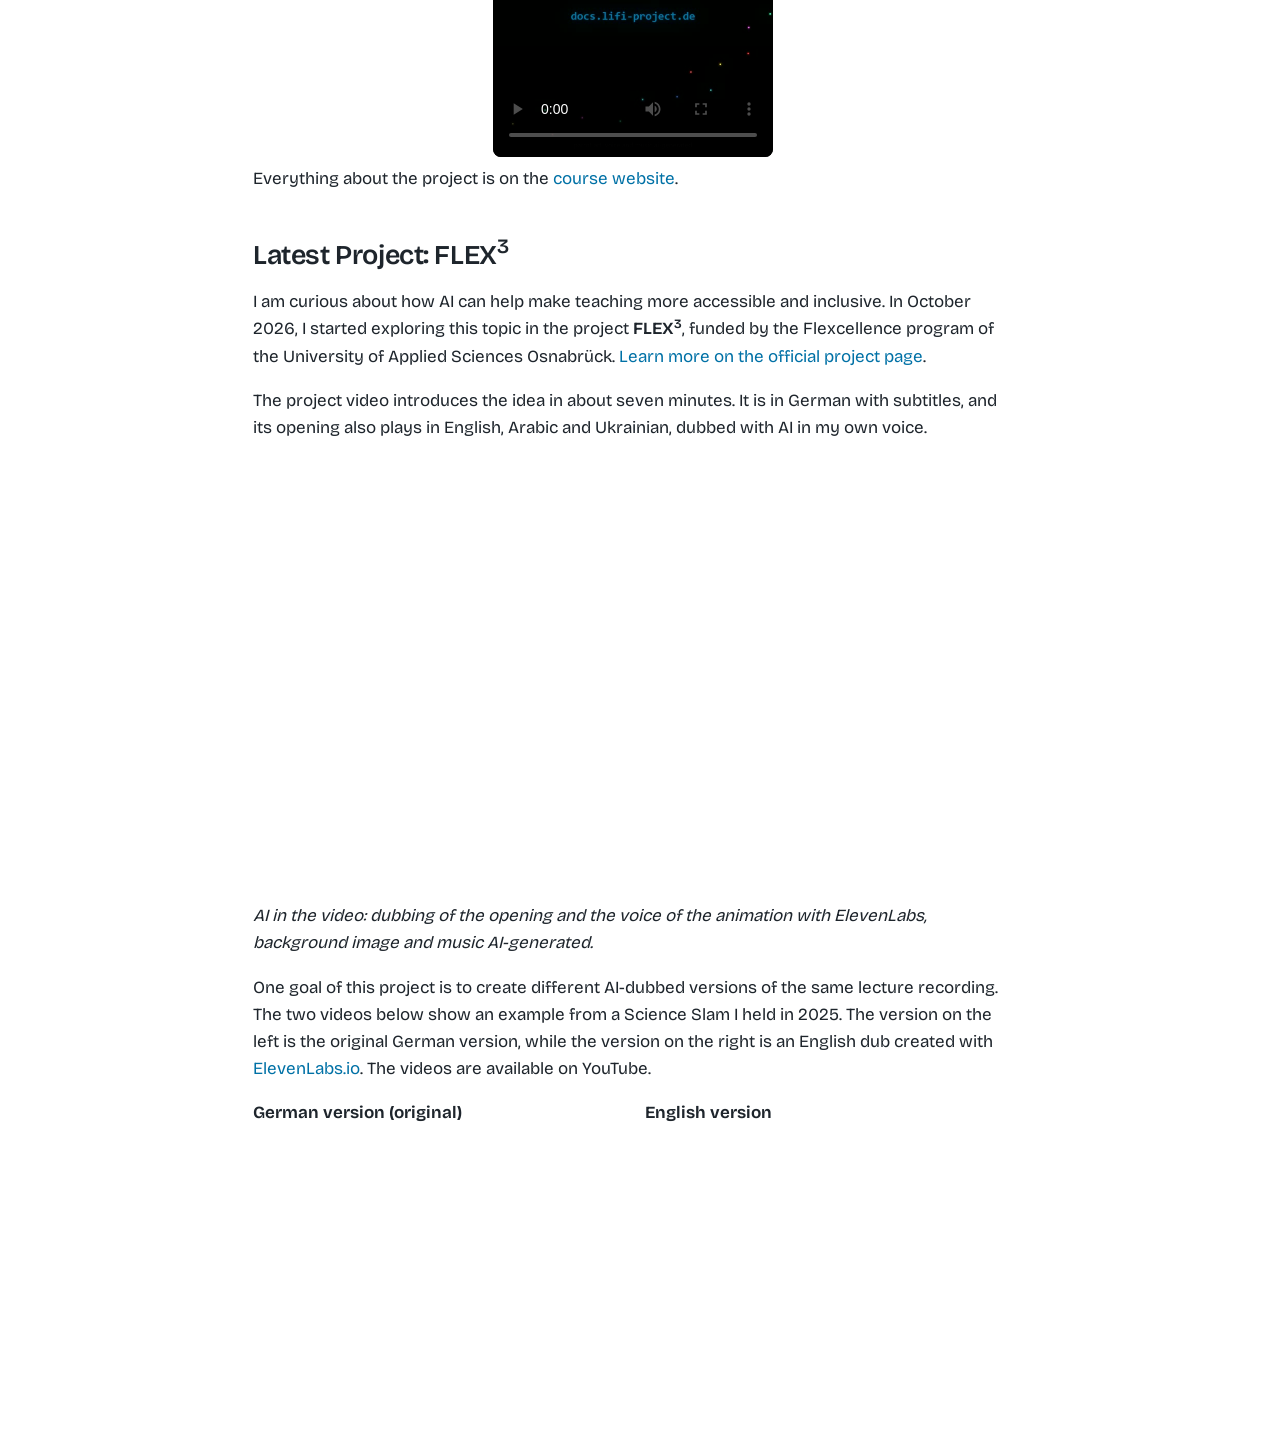
==== commit 52e30c9e: "Built site for gh-pages" ====
--- a/index.html
+++ b/index.html
@@ -345,7 +345,7 @@
   <source src="media/lifi-teaser.mp4" type="video/mp4">
 </video>
 </div>
-<p>Everything about the project is on the <a href="https://docs.lifi-project.de/">course website</a>.</p>
+<p>Everything about the project is on the <a href="https://hands-on-computer-science.de/cs/en/projects/lifi/">course website</a>.</p>
 </section>
 <section id="latest-project-flex3" class="level2">
 <h2 class="anchored" data-anchor-id="latest-project-flex3">Latest Project: FLEX<sup>3</sup></h2>
--- a/styles.css
+++ b/styles.css
@@ -31,6 +31,13 @@
   --hs-blue: #009ee3;
 }
 
+/* Always reserve room for the scrollbar. Otherwise a page short enough to
+   need none (the CV) is wider than the others, and the whole layout jumps
+   sideways when switching to it. */
+html {
+  scrollbar-gutter: stable;
+}
+
 /* ---------- Type ---------- */
 
 h1, h2, h3, h4,
